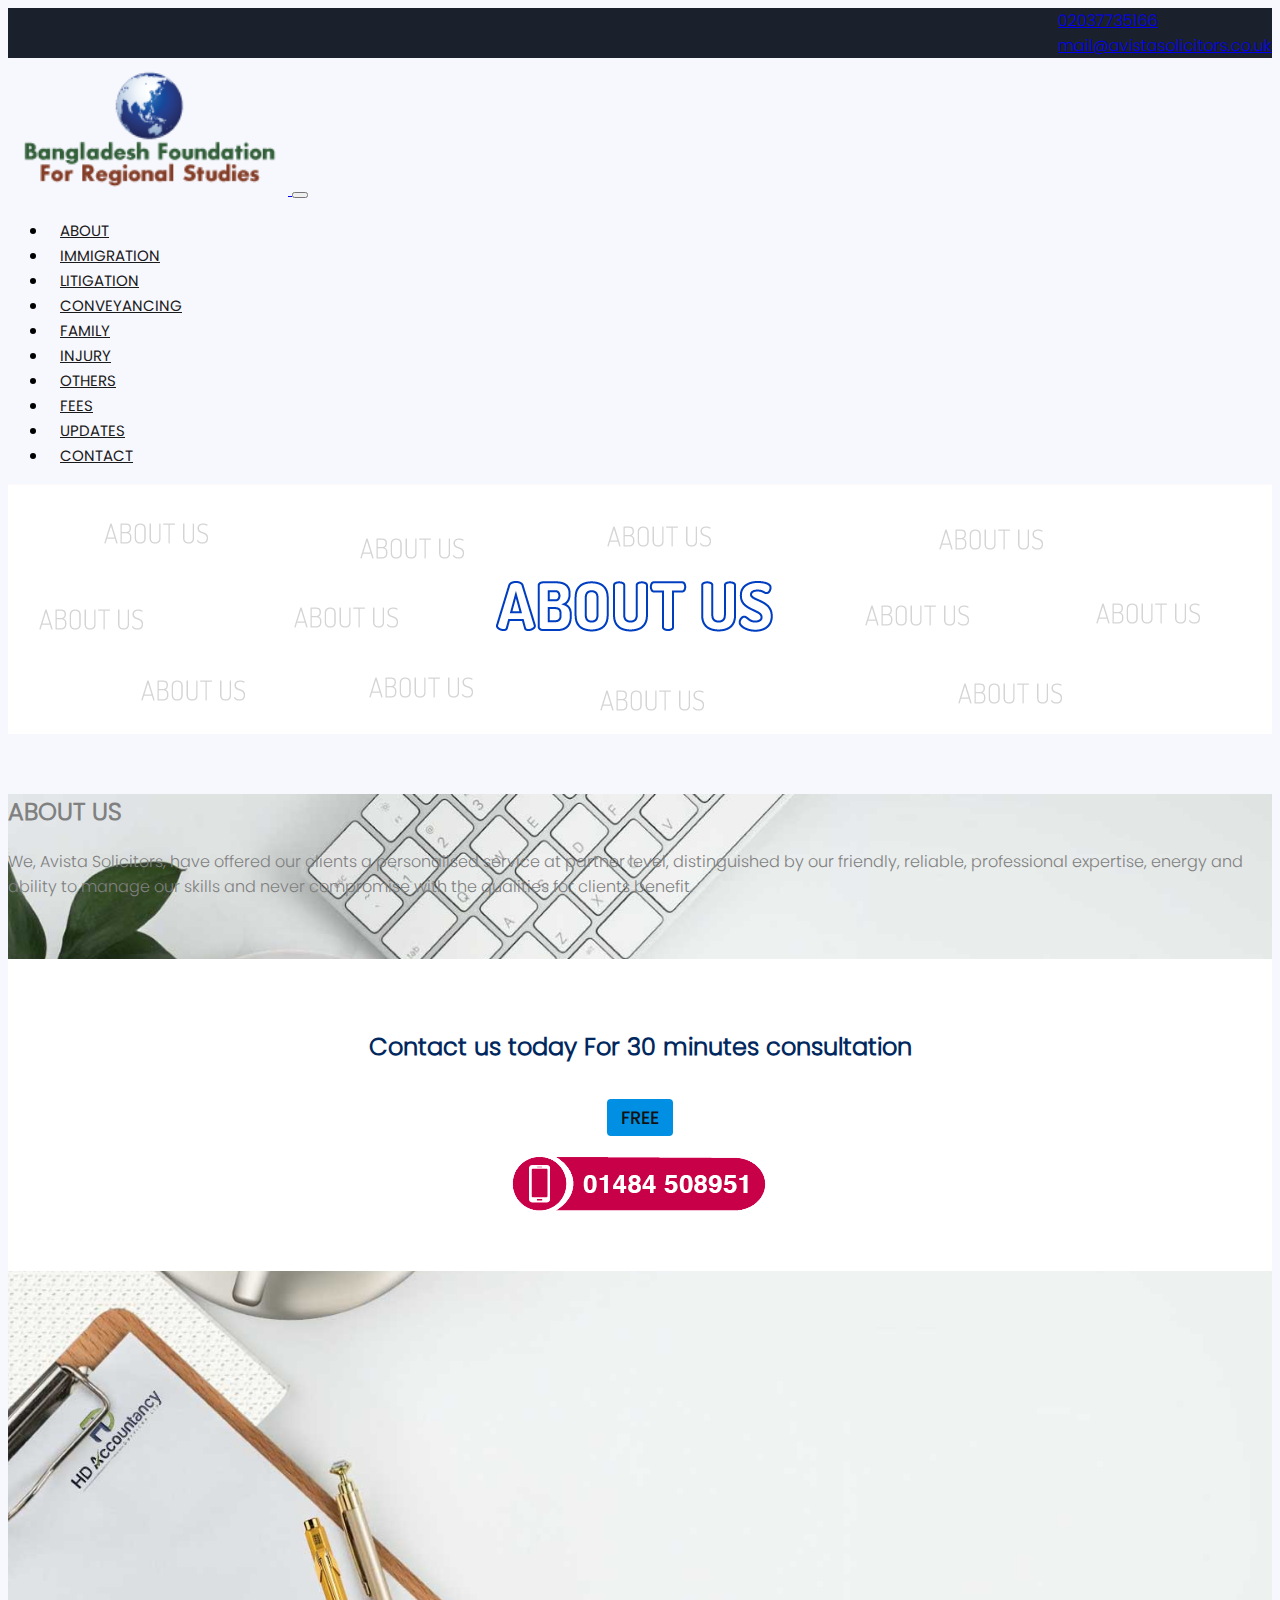
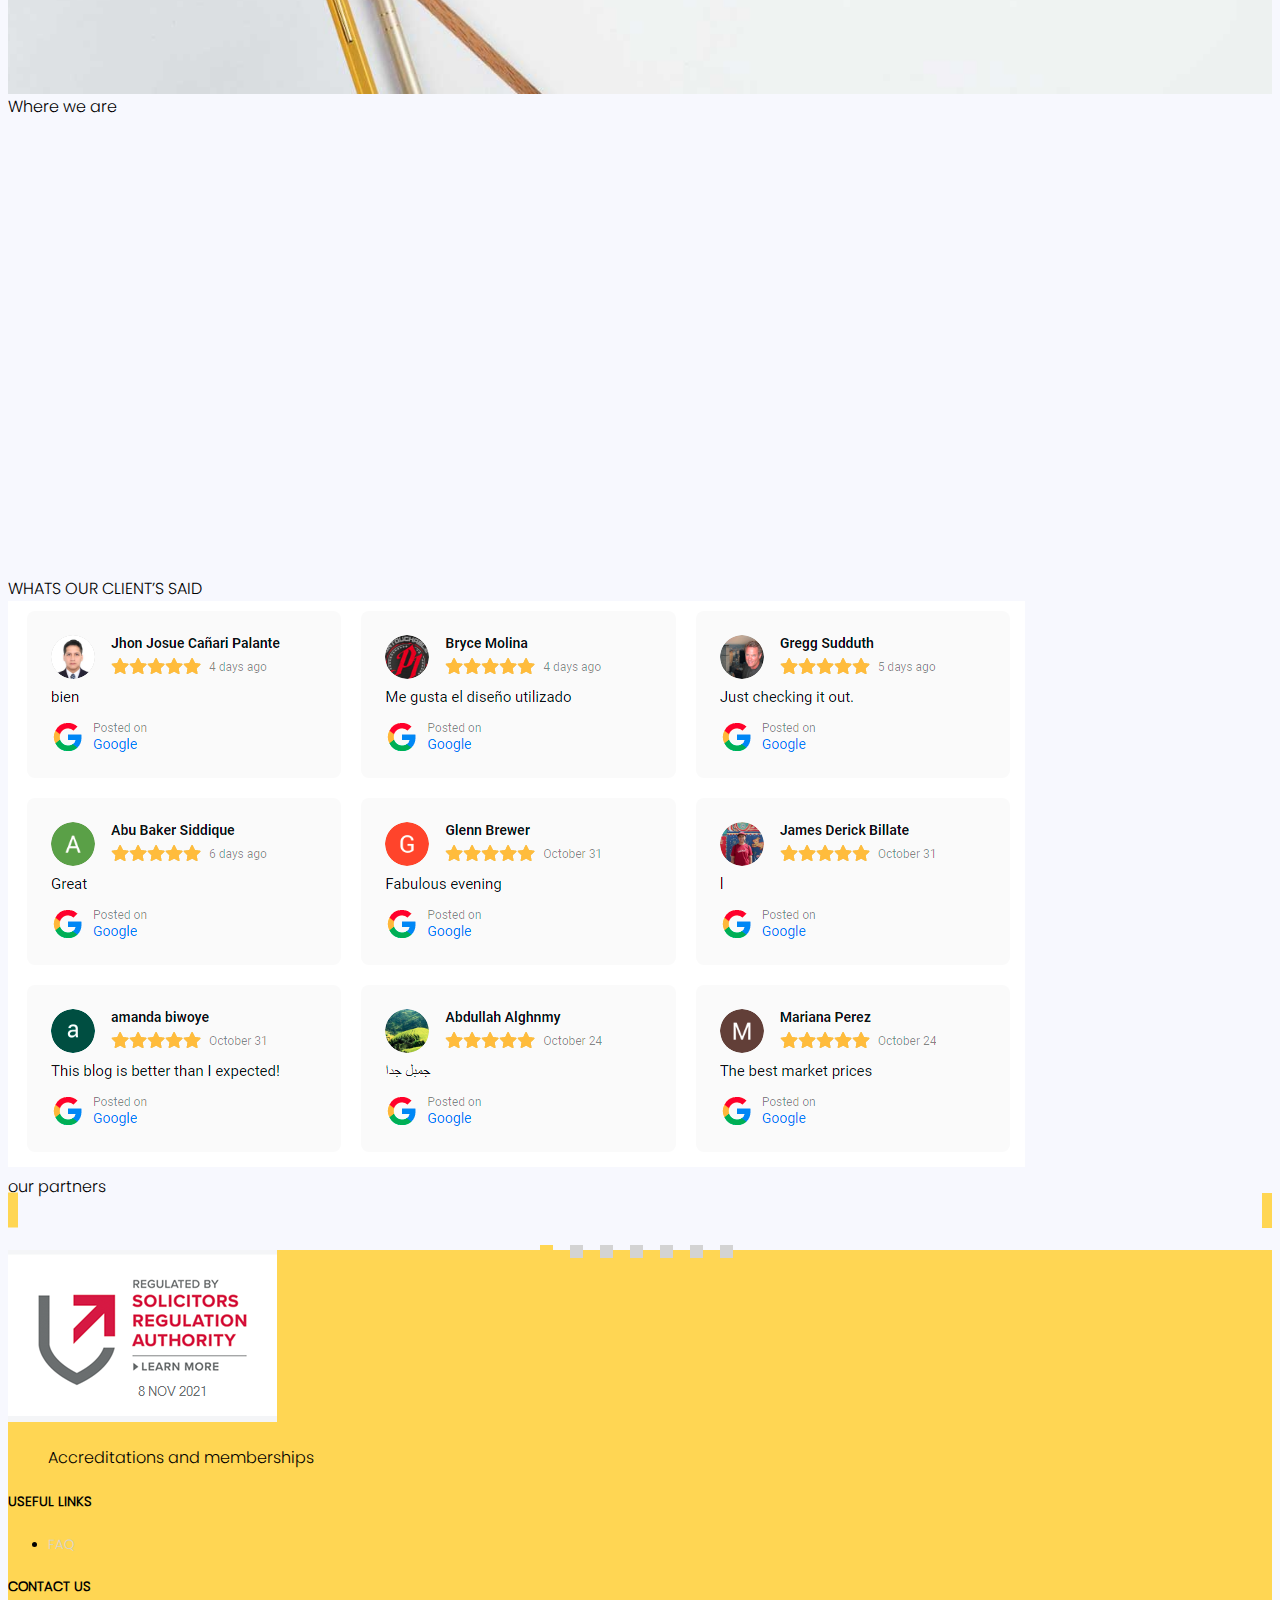
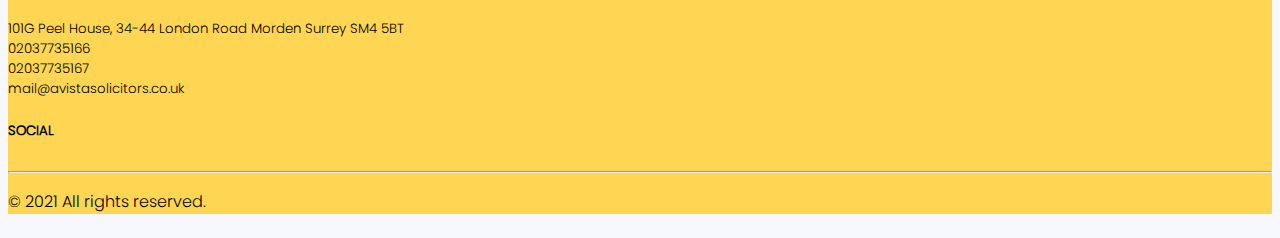
==== about.html @ 8738dbd5 "first commit" ====
<!DOCTYPE html>
<html lang="en">

<head>
    <meta charset="UTF-8">
    <meta http-equiv="X-UA-Compatible" content="IE=edge">
    <meta name="viewport" content="width=device-width, initial-scale=1.0">
    <title>Solicitors</title>
    <link rel="icon" href="./images/favi.png">
    <link rel="stylesheet" href="css/bootstrap-5.min.css">
    <link rel="stylesheet" href="css/app.css">
    <link rel="stylesheet" type="text/css" href="./css/slick.css" />
    <link rel="stylesheet" type="text/css" href="./css/slick-theme.css" />
</head>

<body>

    <!-- topbar -->
    <section class="topbar bg-light "> 
        <div class="inner">
            <div class="flex-fill text-secondary d-none d-md-block"> </div>
            <div class="d-flex flex-fill text-secondary justify-content-end" 
            style="column-gap:11px;">
                <div class="items">
                    <span class="iconify mr-1" data-icon="clarity:phone-handset-line"></span>
                    <a class="text-white text-decoration-none" title="Call Now" href="tel:02037735166" class="d-inline">02037735166</a>
                </div>
                <div class="items">
                    <span class="iconify mr-1" data-icon="clarity:email-line"></span>
                    <a class="text-white text-decoration-none" href="mailto:mail@avistasolicitors.co.uk" class="d-inline">mail@avistasolicitors.co.uk</a>
                </div>
            </div>
        </div> 
</section>
    <!-- header -->
    <section class="siteHeader">
        <div class="row">
            <nav class="navbar navbar-expand-lg navbar-light py-0 bg-light shadow-sm">
                <div class="container-fluid">
                    <a class="navbar-brand" href="/">
                        <img src="./images/logo.png" class="img-fluid mx-auto" width="280px">
                    </a>
                    <button class="navbar-toggler" type="button" data-bs-toggle="collapse"
                        data-bs-target="#navbarNavDropdown" aria-controls="navbarNavDropdown" aria-expanded="false"
                        aria-label="Toggle navigation">
                        <span class="navbar-toggler-icon"></span>
                    </button>
                    <div class="collapse navbar-collapse" id="navbarNavDropdown">
                        <ul class="navbar-nav mx-auto navCustom">
                            <!-- "me-auto" for left align | "ms-auto" for right align | "mx-auto" for center align--->

                            <li class="nav-item">
                                <a href="about.html" class="nav-link">About</a>
                            </li>
                            <li class="nav-item">
                                <a class="nav-link" href="serivice-details.html">Immigration</a>
                            </li>
                            <li class="nav-item">
                                <a class="nav-link" href="">Litigation</a>
                            </li>
                            <li class="nav-item">
                                <a class="nav-link" href="">Conveyancing</a>
                            </li>
                            <li class="nav-item">
                                <a class="nav-link" href="">Family</a>
                            </li>
                            <li class="nav-item">
                                <a class="nav-link" href="">Injury</a>
                            </li>
                            <li class="nav-item">
                                <a class="nav-link" href="">Others</a>
                            </li>
                            <li class="nav-item">
                                <a class="nav-link" href="">Fees</a>
                            </li>
                            <li class="nav-item">
                                <a class="nav-link" href="blog.html">Updates</a>
                            </li>

                            <!-- <li class="nav-item dropdown">
                                <a class="nav-link dropdown-toggle" href="" id="navbarDropdownMenuLink" role="button"
                                    data-bs-toggle="dropdown" aria-expanded="false">
                                    Services
                                </a>
                                <ul class="dropdown-menu" aria-labelledby="navbarDropdownMenuLink">
                                    <li><a class="dropdown-item" href="">Action</a></li>
                                    <li><a class="dropdown-item" href="">Another action</a></li>
                                    <li><a class="dropdown-item" href="">Something else here</a></li>
                                </ul>
                            </li>  -->
                            <li class="nav-item">
                                <a class="nav-link" href="contact.html">Contact</a>
                            </li>
                        </ul>
                    </div>
                </div>
            </nav>

        </div>
    </section>
    <!-- banner -->
    <section class="banner">
        <div class="title">
            about us
        </div>
        <img src="/images/about-us-banner.png">
    </section>
    <!-- about content -->
    <section class="aboutUs mb-5">
        <div class="container">
            <div class="row">
                <div class="col-md-6"></div>
                <div class="col-md-6 ">
                    <div class="inner text-secondary">
                        <h2 class="text-center mb-4 font-weight-bold text-dark"> ABOUT US </h2>
                        <p>We, Avista Solicitors, have offered our clients a personalised service at partner level,
                            distinguished by our friendly, reliable, professional expertise, energy and ability to
                            manage
                            our skills and never compromise with the qualities for clients benefit.
                        </p>
                        
                    </div>

                  <div class="conatactInfo shadow-sm">
                    <h2>Contact us today For 30 minutes consultation
                    </h2>
                    <button class="btn btn-theme">Free</button>
                   <a href="tel:02037735166"><img src="./images/contact.png" alt=""></a>
                  </div>

                </div>
            </div>
        </div>
    </section>
    
    <section class="map pb-5">
        <div class="container-fluid ">
            <div class="row">
                <div class="col-md-12 text-center">
                    <div class="sectionTitle text-upercase">
                        Where we are
                    </div>
                </div>
            </div>
            <div class="row">
                <iframe
                    src="https://www.google.com/maps/embed?pb=!1m18!1m12!1m3!1d1244.5019439456373!2d-0.1941375038123242!3d51.402983255650206!2m3!1f0!2f0!3f0!3m2!1i1024!2i768!4f13.1!3m3!1m2!1s0x4876089b866d4277%3A0xbf5ba42fd83ac22b!2sPeel%20House!5e0!3m2!1sen!2sbd!4v1636038450487!5m2!1sen!2sbd"
                    width="100%" height="450px" style="border:0;" allowfullscreen="" loading="lazy"></iframe>
            </div>
        </div>
    </section>

    <section class="reviews pb-5" style="overflow-x: hidden;">
        <div class="row">
            <div class="col-md-12 text-center">
                <div class="sectionTitle text-uppercase">
                    WHATS OUR CLIENT’S SAID
                </div>
            </div>
        </div>
        <div class="row text-center">
            <div class="container">
                <img class="img-fluid text-center" src="./images/review.png" alt="">
              </div>
        </div>
    </section> 

    <section class="pb-5 t">
        <div class="container">
            <div class="col-md-12 text-center">
                <div class="sectionTitle text-uppercase mb-0">
                    our partners
                </div>
            </div>

            <div class="regular">
                <div><img src="http://www.thaitelcom.co.th/wp-content/uploads/2015/02/logo6.png" class="img-fluid"
                        alt=""></div>
                <div><img src="http://www.thaitelcom.co.th/wp-content/uploads/2015/02/logo6.png" class="img-fluid"
                        alt=""></div>
                <div><img src="http://www.thaitelcom.co.th/wp-content/uploads/2015/02/logo6.png" class="img-fluid"
                        alt=""></div>
                <div><img src="http://www.thaitelcom.co.th/wp-content/uploads/2015/02/logo6.png" class="img-fluid"
                        alt=""></div>
                <div><img src="http://www.thaitelcom.co.th/wp-content/uploads/2015/02/logo6.png" class="img-fluid"
                        alt=""></div>
                <div><img src="http://www.thaitelcom.co.th/wp-content/uploads/2015/02/logo6.png" class="img-fluid"
                        alt=""></div>
                <div><img src="http://www.thaitelcom.co.th/wp-content/uploads/2015/02/logo6.png" class="img-fluid"
                        alt=""></div>
                <div><img src="http://www.thaitelcom.co.th/wp-content/uploads/2015/02/logo6.png" class="img-fluid"
                        alt=""></div>
                <div><img src="http://www.thaitelcom.co.th/wp-content/uploads/2015/02/logo6.png" class="img-fluid"
                        alt=""></div>
                <div><img src="http://www.thaitelcom.co.th/wp-content/uploads/2015/02/logo6.png" class="img-fluid"
                        alt=""></div>
                <div><img src="http://www.thaitelcom.co.th/wp-content/uploads/2015/02/logo6.png" class="img-fluid"
                        alt=""></div>
                <div><img src="http://www.thaitelcom.co.th/wp-content/uploads/2015/02/logo6.png" class="img-fluid"
                        alt=""></div>
            </div>

        </div>
    </section>

    <footer class="py-3 mt-4 px-4 footer-bg">
        <div class="container">
            <div class="mt-4">
                <div class="row justify-content-lg-between text-light">
                    <div class="col-lg-3 col-md-3 col-sm-6 col-6 my-2 text-center">
                        <img src="./images/254813713_4482901678429751_6915888328334632184_n.png" class="img-fluid">
                        <p class="mt-2">
                            <blockquote class="text-center">
                                Accreditations and memberships
                            </blockquote>
                        </p>
                    </div>
                    <div class="col-lg-3 col-md-3 col-sm-6 col-6 my-2">
                        <h5 class="mb-3">USEFUL LINKS</h5>
                        <small>
                            <ul class="nav nav-sm nav-x-0 nav-white flex-column">
                                <li class="nav-item py-1 text-white text-decoration-none"><a
                                        href="http:domain/faq">FAQ</a>
                                </li>
                            </ul>
                        </small>
                    </div>
                    <div class="col-lg-3 col-md-3 col-sm-6 col-6 my-2">
                        <div id="contact">
                            <h5 class="mb-3">CONTACT US</h5>
                            <small>
                                <div>
                                    101G Peel House, 34-44 London Road Morden Surrey SM4 5BT
                                </div>
                                <div>
                                    <span class="iconify" data-icon="carbon:phone-voice"></span> 02037735166
                                </div>
                                <div>
                                    <span class="iconify" data-icon="cil:fax"></span> 02037735167
                                </div>
                                <div>
                                    <span class="iconify" data-icon="clarity:email-line"></span>
                                    mail@avistasolicitors.co.uk
                                </div>
                            </small>
                        </div>
                    </div>
                    <div class="col-lg-3 col-md-3 col-sm-6 col-6 my-2">
                        <h5 class="mb-3">SOCIAL</h5>
                        <div class="social">
                            <a href="">
                                <span class="iconify" data-icon="brandico:facebook-rect"></span>
                            </a>
                            <a href="">
                                <span class="iconify" data-icon="akar-icons:google-contained-fill"></span>
                            </a>
                            <a href="">
                                <span class="iconify" data-icon="brandico:instagram-filled"></span>
                            </a>
                        </div>
                    </div>
                </div>
            </div>
            <hr class="my-4" style="background:rgba(255,255,255,0.5)">
            <div class="space-1">
                <!-- Copyright -->
                <div class="text-center">
                    <p class="mb-0 small text-light">© 2021 All rights reserved.</p>
                </div>
                <!-- End Copyright -->
            </div>
        </div>
    </footer>

    <script src="js/bootstrap-5.bundle.min.js"></script>
    <script src="https://apps.elfsight.com/p/platform.js" defer></script>
    <script src="js/iconify.min.js"></script>
    <script src="js/app.js"></script>
    <script src="https://code.jquery.com/jquery-2.2.0.min.js" type="text/javascript"></script>
    <script src="./js/slick.min.js" type="text/javascript"></script>
    <script type="text/javascript">
        $(document).ready(function () {
            $(".regular").slick({
                dots: true,
                infinite: false,
                speed: 300,
                slidesToShow: 6,
                slidesToScroll: 1,
                arrows: true,
                responsive: [
                    {
                        breakpoint: 1024,
                        settings: {
                            slidesToShow: 2,
                            slidesToScroll: 2
                        }
                    },
                    {
                        breakpoint: 600,
                        settings: {
                            slidesToShow: 2,
                            slidesToScroll: 2
                        }
                    },
                    {
                        breakpoint: 480,
                        settings: {
                            slidesToShow: 1,
                            slidesToScroll: 1
                        }
                    }]
            });
        });
    </script>
</body>

</html>
---- css/app.css ----
.txt-primary {
  color: #FFD653 !important;
}

.bg-secondary {
  background: #1B212C !important;
}

.footer-bg {
  background: #FFD653 !important;
}

html {
  overflow-x: hidden;
}

.section-title {
  margin-left: 15px;
  position: relative;
  font-family: 'poppins-light';
}

.section-title:after {
  position: absolute;
  content: '';
  width: 60px;
  height: 4px;
  background-color: #FFD653 !important;
  bottom: -10px;
  left: 0;
}

.card-style {
  overflow: hidden;
  border-radius: 20px;
  -webkit-box-shadow: 0 4px 24px 0 #0000001a;
          box-shadow: 0 4px 24px 0 #0000001a;
}

.card-style .content {
  padding: 5px 20px 30px 20px;
  background: #fff;
  font-family: 'poppins-Light';
}

@font-face {
  font-family: "poppins-regular";
  src: url(../fonts/Poppins-Regular.otf);
}

@font-face {
  font-family: "poppins-medium";
  src: url(../fonts/Poppins-Medium.otf);
}

@font-face {
  font-family: "poppins-bold";
  src: url(../fonts/Poppins-Bold.otf);
}

@font-face {
  font-family: "poppins-Light";
  src: url(../fonts/Poppins-Light.otf);
}

body {
  overflow-x: hidden;
  font-family: 'poppins-light';
  background-color: #F7F8FE;
}

.topbar {
  background: #1B212C !important;
}

.topbar .inner {
  display: -webkit-box;
  display: -ms-flexbox;
  display: flex;
  -webkit-box-pack: justify;
      -ms-flex-pack: justify;
          justify-content: space-between;
  -ms-flex-wrap: wrap;
      flex-wrap: wrap;
  -webkit-box-align: center;
      -ms-flex-align: center;
          align-items: center;
}

.topbar .inner .social-icons {
  -ms-flex-preferred-size: 45px;
      flex-basis: 45px;
  display: -webkit-box;
  display: -ms-flexbox;
  display: flex;
  -webkit-box-align: center;
      -ms-flex-align: center;
          align-items: center;
  -webkit-box-pack: center;
      -ms-flex-pack: center;
          justify-content: center;
  color: #FFD653 !important;
  height: 100%;
  color: #1B212C !important;
  background: #ffd03a;
  margin-right: 2px;
}

.topbar .inner .social-icons:hover {
  background: #ffca20;
}

.topbar .inner .social-icons:hover .iconify {
  color: #fff;
}

@media (max-width: 375px) {
  .siteHeader .navbar-brand img {
    width: 200px;
  }
}

.siteHeader .navCustom .nav-item .nav-link {
  margin-right: 0;
  font-size: 15px;
  color: #1c1b1b;
  padding: 8px 12px;
  border-radius: 4px;
  font-family: 'poppins-regular';
  text-transform: uppercase;
}

@media (max-width: 1024px) {
  .siteHeader .navCustom .nav-item .nav-link {
    font-size: 14px;
  }
}

.siteHeader .navCustom .nav-item .nav-link:hover {
  color: #ffb80a;
}

.siteHeader .navCustom .nav-item .nav-link.active {
  color: #FFD653 !important;
}

.siteHeader .navCustom .nav-item .dropdown-item:hover {
  background-color: #FFD653 !important;
  color: #fff;
}

.siteHeader .navCustom .nav-item .dropdown-item.active {
  background-color: #FFD653 !important;
  color: #fff;
}

.recent_blog {
  padding: 50px 0;
}

.slick-track {
  padding: 10px 0;
}

.slick-next {
  height: 35px !important;
  width: 35px !important;
  background: #FFD653 !important;
}

.slick-next:hover {
  background: #1B212C !important;
}

.slick-prev {
  height: 35px !important;
  width: 35px !important;
  background: #FFD653 !important;
}

.slick-prev:hover {
  background: #1B212C !important;
}

.slick-dots li button {
  background: lightgrey !important;
}

.slick-dots li button:before {
  opacity: 0 !important;
}

.slick-dots li.slick-active button {
  background: #FFD653 !important;
}

.carousel-indicators {
  bottom: 15px;
}

.carousel-indicators button {
  height: 10px !important;
  width: 10px !important;
  border-radius: 50%;
  border: 2px solid #fff !important;
}

.services .items {
  height: 150px;
  overflow: hidden;
  position: relative;
  margin-bottom: 23px;
  border-radius: 4px;
  width: 100%;
  border-radius: 10px;
}

.services .items .title {
  color: #fff !important;
  font-weight: 400 !important;
  padding: 12px 15px;
  text-transform: capitalize;
  text-align: left;
  -webkit-transition: all 0.5s ease;
  -webkit-transition: all 0.4s ease;
  transition: all 0.4s ease;
  -webkit-transform: scale(1);
          transform: scale(1);
  font-size: 21px;
}

.services .items img {
  position: absolute;
  top: 100%;
  height: 100%;
  width: 100%;
  height: 150px;
  -o-object-fit: cover;
     object-fit: cover;
  -webkit-transition: all 0.4s ease;
  transition: all 0.4s ease;
}

.services .items .iconify {
  position: absolute;
  bottom: 10%;
  right: 13%;
  font-size: 1.8rem;
  -webkit-transition: all 0.4s ease;
  transition: all 0.4s ease;
  color: #fff;
}

.services .items:hover img {
  top: 0;
  -webkit-filter: brightness(0.7);
          filter: brightness(0.7);
}

.services .items:hover .iconify {
  position: absolute;
  z-index: 1;
  color: #fff;
  bottom: 20%;
  right: 45%;
}

.services .items:hover .title {
  -webkit-transform: scale(1.1);
          transform: scale(1.1);
  position: relative;
  z-index: 1;
  color: #fff !important;
  text-align: center;
  background: rgba(0, 0, 0, 0.342);
}

#contact {
  font-size: 16px;
  font-family: "poppins-Light";
}

footer .nav-item a {
  color: lightgray !important;
  text-decoration: none;
}

footer .nav-item a:hover {
  color: white !important;
}

.social {
  display: -webkit-box;
  display: -ms-flexbox;
  display: flex;
  -webkit-box-align: center;
      -ms-flex-align: center;
          align-items: center;
}

.social a {
  margin: 0 11px 0 0;
  text-decoration: none;
  color: #0d6efd;
}

.social a .iconify {
  font-size: 1.5rem;
}

.social a:hover {
  color: lightgray;
}

.aboutUs {
  min-height: 100vh;
  background: url(../images/bg-update.jpg);
  background-repeat: no-repeat;
  background-size: cover;
  background-position: 53% 0%;
}

.aboutUs .inner {
  margin: 60px 0;
  color: grey;
  font-weight: 400;
}

.banner {
  position: relative;
  height: 250px;
  width: 100%;
  display: -webkit-box;
  display: -ms-flexbox;
  display: flex;
  -webkit-box-pack: center;
      -ms-flex-pack: center;
          justify-content: center;
  -webkit-box-align: center;
      -ms-flex-align: center;
          align-items: center;
  text-transform: capitalize;
}

.banner .title {
  display: none;
  font-size: 62px;
  color: #1f3ac8;
  font-weight: bold;
  font-family: 'poppins-bold';
  text-align: center;
  position: relative;
  z-index: 1;
  text-shadow: 0px 0px 9px #e1ecff;
}

@media (max-width: 768px) {
  .banner .title {
    font-size: 42px;
  }
}

.banner img {
  pointer-events: none;
  position: absolute;
  top: 0;
  bottom: 0;
  z-index: 0;
}

@media (max-width: 768px) {
  .postTitle {
    font-size: 16px;
  }
}

.services-details {
  background: #f9f9f9;
}

.ftco-section .heading-section {
  font-size: 28px;
  color: #000;
}

.ftco-section .contact-wrap {
  background: #e8edf0;
}

.ftco-section .contactForm .label {
  color: #000;
  text-transform: uppercase;
  font-size: 12px;
  font-weight: 600;
}

.ftco-section #contactForm .form-control {
  font-size: 16px;
}

.ftco-section .form-group {
  margin-bottom: 1rem;
}

.blog {
  padding: 50px 0;
}

.blog .blog-box {
  position: relative;
  background: #f1f1f1;
  padding: 20px;
  margin-bottom: 24px;
  border: 1px solid #f1f1f1;
  -webkit-transition: 0.3s;
  transition: 0.3s;
}

.blog .blog-box:hover {
  -webkit-box-shadow: 0px 10px 20px #0000001a;
          box-shadow: 0px 10px 20px #0000001a;
}

.blog .blog-box:hover .photo {
  -webkit-transform: scale(1.15);
          transform: scale(1.15);
}

.blog .blog-images {
  width: 100%;
  display: inline-block;
  overflow: hidden;
  position: relative;
}

.blog .blog-images .photo {
  width: 100%;
  height: auto;
  position: relative;
  -webkit-transition: 0.5s;
  transition: 0.5s;
  overflow: hidden;
}

.blog .blog-images .photo img {
  width: 100%;
}

.blog .blog-images .box-date {
  position: absolute;
  background: #FFD653 !important;
  z-index: 2;
  bottom: 0;
  left: 0;
  height: 50px;
  width: 50px;
  text-align: center;
  display: -webkit-box;
  display: -ms-flexbox;
  display: flex;
  -webkit-box-orient: vertical;
  -webkit-box-direction: normal;
      -ms-flex-direction: column;
          flex-direction: column;
  -webkit-box-align: center;
      -ms-flex-align: center;
          align-items: center;
  -webkit-box-pack: center;
      -ms-flex-pack: center;
          justify-content: center;
  font-size: 13px;
  padding: 0;
  color: #fff;
}

.blog .blog-images .box-date p {
  margin: 0;
}

.blog .details {
  padding: 5px 0px 5px;
}

.blog .details .blog-text {
  font-size: 13px;
  color: #333333;
  line-height: 1.625;
}

.blog .details a {
  text-decoration: none;
}

.blog .details a .blog-title {
  font-size: 16px;
  color: #000;
  margin-top: 10px;
  text-decoration: none;
}

.blog .details .read-more-btn {
  border: 1px solid #e91e63;
}

.btn-theme {
  font-size: 13px;
  text-transform: uppercase;
  font-weight: 400;
  color: #121212;
  background: #FFD653 !important;
  padding: 5px 14px;
  border-radius: 4px;
  -webkit-transition: all 0.3s ease-in;
  -webkit-transition: 0.3s ease-in;
  -webkit-transition: 0.2s ease-in;
  -webkit-transition: all 0.2s ease-in;
  transition: all 0.2s ease-in;
  text-decoration: none;
  font-family: 'poppins-medium';
}

.btn-theme:hover {
  background: #1B212C !important;
  border-color: #FFD653 !important;
  color: #FFD653 !important;
}

.page-item.active .page-link {
  z-index: 3;
  color: #fff;
  background-color: #FFD653 !important;
  border-color: #FFD653 !important;
}

.addressLocation {
  display: -webkit-box;
  display: -ms-flexbox;
  display: flex;
  -webkit-box-pack: center;
      -ms-flex-pack: center;
          justify-content: center;
  -webkit-box-align: center;
      -ms-flex-align: center;
          align-items: center;
  height: 100%;
  height: 100%;
  background: #1f3ac8;
}

.addressLocation .inner {
  font-family: "poppins-medium";
  padding: 30px;
  font-size: 1.3rem;
}

.addressLocation .inner p {
  margin-bottom: 0;
  color: #ffc107;
}

.addressLocation .inner p .iconify {
  margin-right: 5px;
  color: #0097ef;
}

.addressLocation .inner p span {
  color: #fff;
}

.cookies {
  visibility: hidden;
  position: fixed;
  padding: 20px;
  background-color: #fff;
  bottom: 0;
  width: 100%;
  -webkit-box-shadow: 2px 2px 19px 6px #00000029;
          box-shadow: 2px 2px 19px 6px #00000029;
  border-top: 1px solid #356ffd1c;
}

.cookies .text-muted {
  color: #525252 !important;
  font-size: 14px;
}

.cookies .text-muted .iconify {
  font-size: 3rem;
  float: left;
  color: #1f3ac8;
  margin-right: 12px;
}

.cookies.active {
  visibility: visible;
}

.cookies.close {
  display: none;
}

@media (min-width: 992px) {
  .nav-item.dropdown:hover .dropdown-menu {
    display: block !important;
  }
}

.conatactInfo {
  display: -webkit-box;
  display: -ms-flexbox;
  display: flex;
  margin-bottom: 25px;
  -webkit-box-pack: center;
      -ms-flex-pack: center;
          justify-content: center;
  -webkit-box-align: center;
      -ms-flex-align: center;
          align-items: center;
  -webkit-box-orient: vertical;
  -webkit-box-direction: normal;
      -ms-flex-direction: column;
          flex-direction: column;
  padding: 50px 25px;
  background: #fff;
}

.conatactInfo h2 {
  color: #00285E;
  font-weight: bolder;
  text-align: center;
}

.conatactInfo button {
  background: #008FE2 !important;
  text-transform: uppercase;
  border: 0 !important;
  font-size: 18px;
  margin: 15px 0;
}

.conatactInfo button:hover {
  color: #fff !important;
  background: #006faf !important;
}

.conatactInfo img:hover {
  -webkit-filter: saturate(2);
          filter: saturate(2);
}
/*# sourceMappingURL=app.css.map */
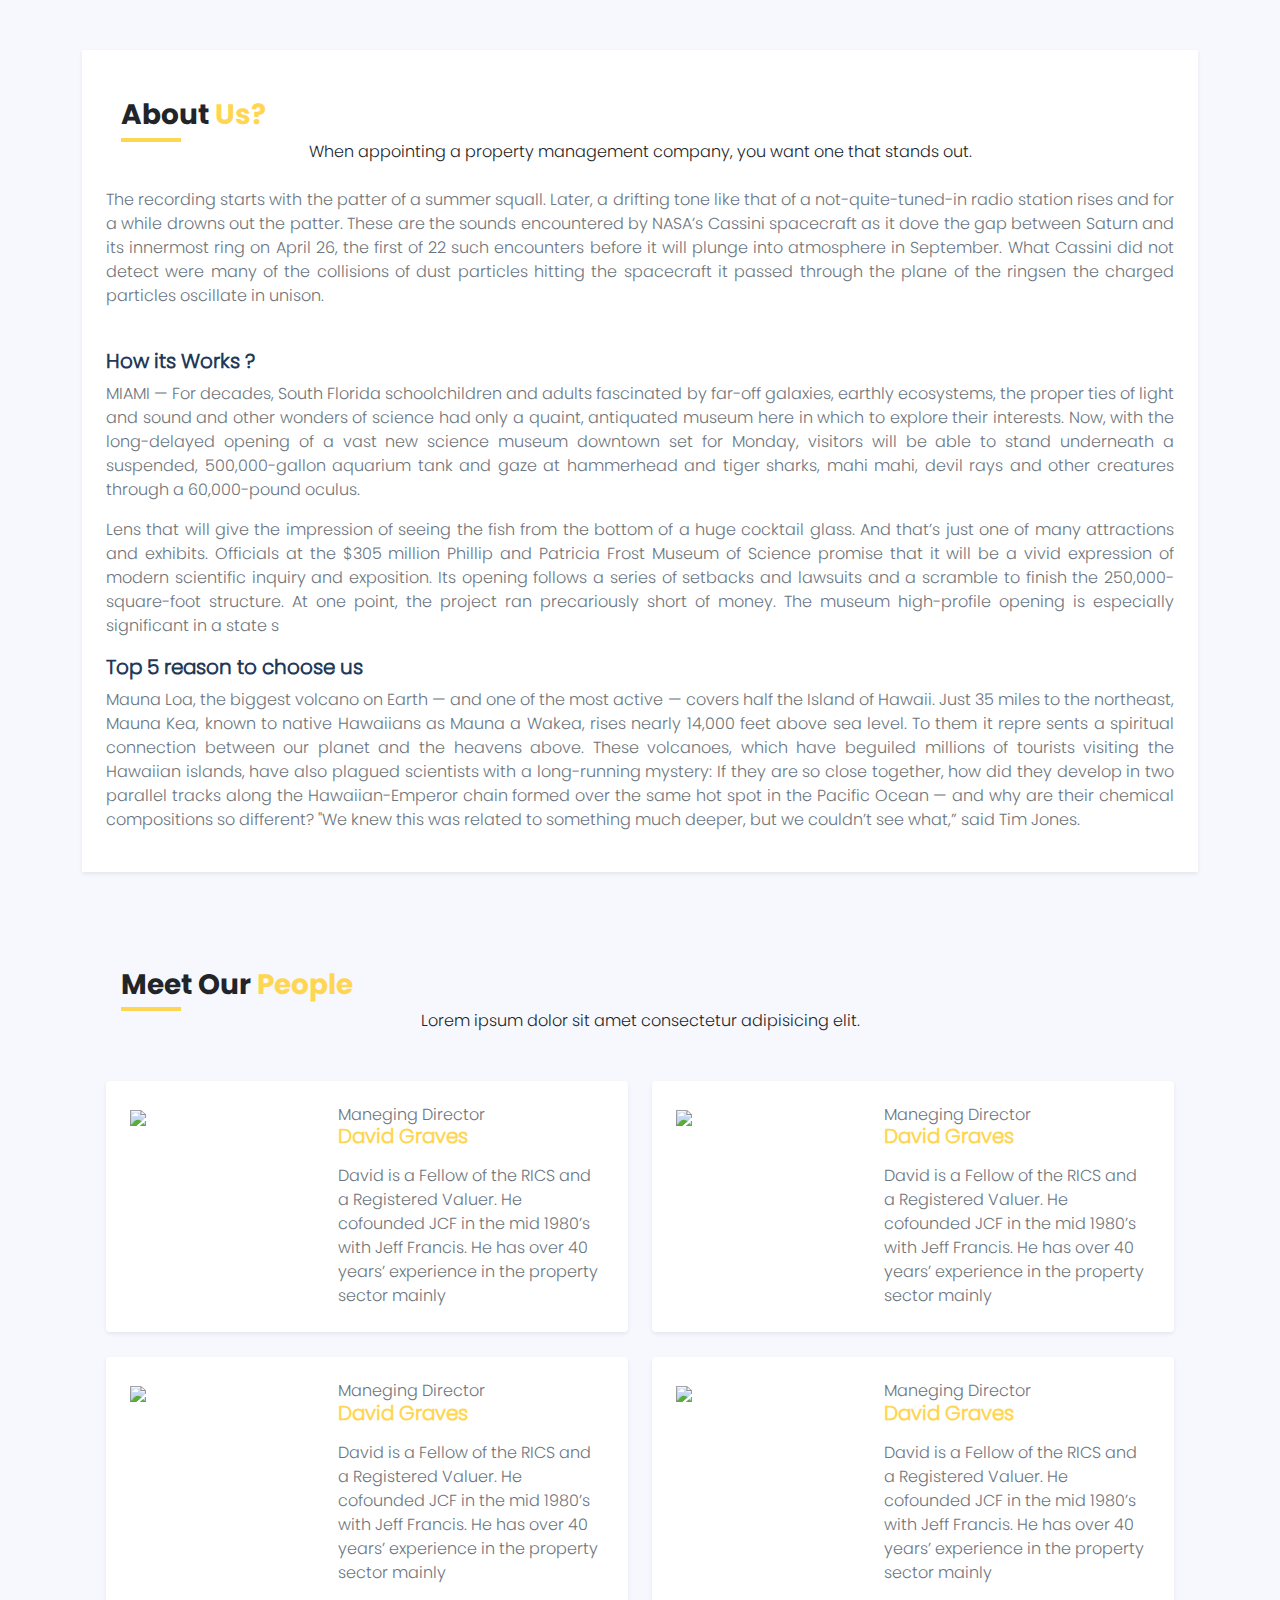
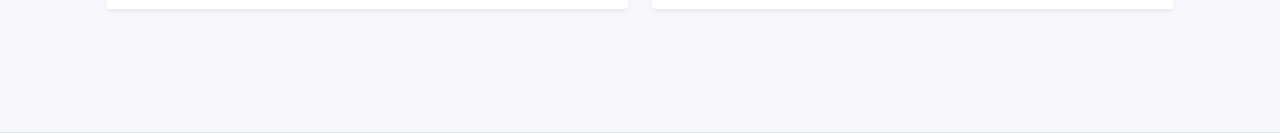
==== commit 778d3dc8: "ewrewr" ====
--- a/about.html
+++ b/about.html
@@ -2,316 +2,368 @@
 <html lang="en">
 
 <head>
-    <meta charset="UTF-8">
-    <meta http-equiv="X-UA-Compatible" content="IE=edge">
+    <meta charset="utf-8">
     <meta name="viewport" content="width=device-width, initial-scale=1.0">
-    <title>Solicitors</title>
+    <meta http-equiv="x-ua-compatible" content="ie=edge">
+    <!-- FOR SEO -->
+    <!-- <meta property='og:title' content='Custom Notion-styled Avatar Icon'/>
+        <meta property='og:image' content='./assets/images/link.jpg'/> 
+        <meta property='og:description' content='DESCRIPTION OF YOUR SITE'/>
+        <meta property='og:url' content='URL OF YOUR WEBSITE'/>
+        <meta property='og:image:width' content='1200' />
+        <meta property='og:image:height' content='627' />
+        <meta property="og:type" content='website'/>
+     -->
+    <title>Property Management</title>
     <link rel="icon" href="./images/favi.png">
-    <link rel="stylesheet" href="css/bootstrap-5.min.css">
+    <link rel="stylesheet" href="css/bootstrap-5.1.3min.css">
     <link rel="stylesheet" href="css/app.css">
     <link rel="stylesheet" type="text/css" href="./css/slick.css" />
     <link rel="stylesheet" type="text/css" href="./css/slick-theme.css" />
 </head>
 
 <body>
-
-    <!-- topbar -->
-    <section class="topbar bg-light "> 
-        <div class="inner">
-            <div class="flex-fill text-secondary d-none d-md-block"> </div>
-            <div class="d-flex flex-fill text-secondary justify-content-end" 
-            style="column-gap:11px;">
-                <div class="items">
-                    <span class="iconify mr-1" data-icon="clarity:phone-handset-line"></span>
-                    <a class="text-white text-decoration-none" title="Call Now" href="tel:02037735166" class="d-inline">02037735166</a>
-                </div>
-                <div class="items">
-                    <span class="iconify mr-1" data-icon="clarity:email-line"></span>
-                    <a class="text-white text-decoration-none" href="mailto:mail@avistasolicitors.co.uk" class="d-inline">mail@avistasolicitors.co.uk</a>
-                </div>
-            </div>
-        </div> 
-</section>
-    <!-- header -->
-    <section class="siteHeader">
-        <div class="row">
-            <nav class="navbar navbar-expand-lg navbar-light py-0 bg-light shadow-sm">
-                <div class="container-fluid">
-                    <a class="navbar-brand" href="/">
-                        <img src="./images/logo.png" class="img-fluid mx-auto" width="280px">
-                    </a>
-                    <button class="navbar-toggler" type="button" data-bs-toggle="collapse"
-                        data-bs-target="#navbarNavDropdown" aria-controls="navbarNavDropdown" aria-expanded="false"
-                        aria-label="Toggle navigation">
-                        <span class="navbar-toggler-icon"></span>
-                    </button>
-                    <div class="collapse navbar-collapse" id="navbarNavDropdown">
-                        <ul class="navbar-nav mx-auto navCustom">
-                            <!-- "me-auto" for left align | "ms-auto" for right align | "mx-auto" for center align--->
-
-                            <li class="nav-item">
-                                <a href="about.html" class="nav-link">About</a>
-                            </li>
-                            <li class="nav-item">
-                                <a class="nav-link" href="serivice-details.html">Immigration</a>
-                            </li>
-                            <li class="nav-item">
-                                <a class="nav-link" href="">Litigation</a>
-                            </li>
-                            <li class="nav-item">
-                                <a class="nav-link" href="">Conveyancing</a>
-                            </li>
-                            <li class="nav-item">
-                                <a class="nav-link" href="">Family</a>
-                            </li>
-                            <li class="nav-item">
-                                <a class="nav-link" href="">Injury</a>
-                            </li>
-                            <li class="nav-item">
-                                <a class="nav-link" href="">Others</a>
-                            </li>
-                            <li class="nav-item">
-                                <a class="nav-link" href="">Fees</a>
-                            </li>
-                            <li class="nav-item">
-                                <a class="nav-link" href="blog.html">Updates</a>
-                            </li>
-
-                            <!-- <li class="nav-item dropdown">
-                                <a class="nav-link dropdown-toggle" href="" id="navbarDropdownMenuLink" role="button"
-                                    data-bs-toggle="dropdown" aria-expanded="false">
-                                    Services
-                                </a>
-                                <ul class="dropdown-menu" aria-labelledby="navbarDropdownMenuLink">
-                                    <li><a class="dropdown-item" href="">Action</a></li>
-                                    <li><a class="dropdown-item" href="">Another action</a></li>
-                                    <li><a class="dropdown-item" href="">Something else here</a></li>
-                                </ul>
-                            </li>  -->
-                            <li class="nav-item">
-                                <a class="nav-link" href="contact.html">Contact</a>
-                            </li>
-                        </ul>
-                    </div>
-                </div>
-            </nav>
-
-        </div>
-    </section>
-    <!-- banner -->
-    <section class="banner">
-        <div class="title">
-            about us
-        </div>
-        <img src="/images/about-us-banner.png">
-    </section>
-    <!-- about content -->
-    <section class="aboutUs mb-5">
+   
+
+    <section class="blog-details border-bottom">
         <div class="container">
             <div class="row">
-                <div class="col-md-6"></div>
-                <div class="col-md-6 ">
-                    <div class="inner text-secondary">
-                        <h2 class="text-center mb-4 font-weight-bold text-dark"> ABOUT US </h2>
-                        <p>We, Avista Solicitors, have offered our clients a personalised service at partner level,
-                            distinguished by our friendly, reliable, professional expertise, energy and ability to
-                            manage
-                            our skills and never compromise with the qualities for clients benefit.
-                        </p>
-                        
+                <div class="col-lg-12 mx-auto">
+                    <div class="blog-content bg-white shadow-sm">
+                        <div class="content p-4">
+                            <div class="col-12 my-4">
+                                <h3 class="section-title">About <span class="txt-primary">Us?</span> </h3>
+                                <p class="text-center">When appointing a property management company, you want one that
+                                    stands out.
+                                </p>
+                            </div>
+
+                            <p align="justify" class="text-muted">The recording starts with the patter of a summer
+                                squall. Later, a
+                                drifting tone like that of a not-quite-tuned-in radio station rises and for a while
+                                drowns out the patter. These are the sounds encountered by NASA’s Cassini spacecraft as
+                                it dove the gap between Saturn and its innermost ring on April 26, the first of 22 such
+                                encounters before it will plunge into atmosphere in September. What Cassini did not
+                                detect were many of the collisions of dust particles hitting the spacecraft it passed
+                                through the plane of the ringsen the charged particles oscillate in unison.<br><br>
+                            </p>
+                            <h4 class="title" align="justify">How its Works ?</h4>
+                            <p align="justify" class="text-muted">MIAMI — For decades, South Florida schoolchildren and
+                                adults fascinated
+                                by far-off galaxies, earthly ecosystems, the proper ties of light and sound and other
+                                wonders of science had only a quaint, antiquated museum here in which to explore their
+                                interests. Now, with the long-delayed opening of a vast new science museum downtown set
+                                for Monday, visitors will be able to stand underneath a suspended, 500,000-gallon
+                                aquarium tank and gaze at hammerhead and tiger sharks, mahi mahi, devil rays and other
+                                creatures through a 60,000-pound oculus.&nbsp;<br></p>
+                            <p align="justify" class="text-muted">Lens that will give the impression of seeing the fish
+                                from the bottom of
+                                a huge cocktail glass. And that’s just one of many attractions and exhibits. Officials
+                                at the $305 million Phillip and Patricia Frost Museum of Science promise that it will be
+                                a vivid expression of modern scientific inquiry and exposition. Its opening follows a
+                                series of setbacks and lawsuits and a scramble to finish the 250,000-square-foot
+                                structure. At one point, the project ran precariously short of money. The museum
+                                high-profile opening is especially significant in a state s&nbsp;<br></p>
+
+                            <h4 align="justify" class="title">Top 5 reason to choose us</h4>
+                            <p align="justify" class="text-muted">Mauna Loa, the biggest volcano on Earth — and one of
+                                the most active —
+                                covers half the Island of Hawaii. Just 35 miles to the northeast, Mauna Kea, known to
+                                native Hawaiians as Mauna a Wakea, rises nearly 14,000 feet above sea level. To them it
+                                repre sents a spiritual connection between our planet and the heavens above. These
+                                volcanoes, which have beguiled millions of tourists visiting the Hawaiian islands, have
+                                also plagued scientists with a long-running mystery: If they are so close together, how
+                                did they develop in two parallel tracks along the Hawaiian-Emperor chain formed over the
+                                same hot spot in the Pacific Ocean — and why are their chemical compositions so
+                                different? "We knew this was related to something much deeper, but we couldn’t see
+                                what,” said Tim Jones.</p>
+
+                        </div>
                     </div>
 
-                  <div class="conatactInfo shadow-sm">
-                    <h2>Contact us today For 30 minutes consultation
-                    </h2>
-                    <button class="btn btn-theme">Free</button>
-                   <a href="tel:02037735166"><img src="./images/contact.png" alt=""></a>
-                  </div>
+
+
 
                 </div>
+
+                <div class="team col-lg-12">
+                    <div class=" pt-5">
+                        <div class="content p-4">
+                            <div class="col-12 my-4">
+                                <h3 class="section-title">Meet Our <span class="txt-primary">People</span> </h3>
+                                <p class="text-center">
+                                    Lorem ipsum dolor sit amet consectetur adipisicing elit.
+                                </p>
+                            </div>
+
+                            <div class="row py-4">
+                                <div class="col-lg-6">
+                                    <div class="card shadow-sm border-0 p-4">
+                                        <div class="row">
+                                            <div class="col-lg-5">
+                                                <img src="https://images.pexels.com/photos/937481/pexels-photo-937481.jpeg?auto=compress&cs=tinysrgb&w=1260&h=750&dpr=1"
+                                                    class="img-fluid">
+                                            </div>
+                                            <div class="col-lg-7">
+                                                <h6 class="text-muted mb-0"> Maneging Director </h6>
+                                                <h5 class="txt-primary mb-3 fw-bold  "> David Graves </h5>
+                                                <p class="text-muted m-0">David is a Fellow of the RICS and a Registered Valuer. He cofounded
+                                                    JCF in the mid 1980’s with Jeff Francis. He has over 40 years’
+                                                    experience in the property sector mainly 
+                                                </p>
+                                            </div>
+                                        </div>
+                                    </div>
+                                </div>
+                                <div class="col-lg-6">
+                                    <div class="card shadow-sm border-0 p-4">
+                                        <div class="row">
+                                            <div class="col-lg-5">
+                                                <img src="https://images.pexels.com/photos/2381069/pexels-photo-2381069.jpeg?auto=compress&cs=tinysrgb&w=1260&h=750&dpr=1"
+                                                    class="img-fluid">
+                                            </div>
+                                            <div class="col-lg-7">
+                                                <h6 class="text-muted mb-0"> Maneging Director </h6>
+                                                <h5 class="txt-primary mb-3 fw-bold  "> David Graves </h5>
+                                                <p class="text-muted m-0">David is a Fellow of the RICS and a Registered Valuer. He cofounded
+                                                    JCF in the mid 1980’s with Jeff Francis. He has over 40 years’
+                                                    experience in the property sector mainly 
+                                                </p>
+                                            </div>
+                                        </div>
+                                    </div>
+                                </div>
+                                <div class="col-lg-6">
+                                    <div class="card shadow-sm border-0 p-4">
+                                        <div class="row">
+                                            <div class="col-lg-5">
+                                                <img src="https://images.pexels.com/photos/3756681/pexels-photo-3756681.jpeg?auto=compress&cs=tinysrgb&w=1260&h=750&dpr=1"
+                                                    class="img-fluid">
+                                            </div>
+                                            <div class="col-lg-7">
+                                                <h6 class="text-muted mb-0"> Maneging Director </h6>
+                                                <h5 class="txt-primary mb-3 fw-bold  "> David Graves </h5>
+                                                <p class="text-muted m-0">David is a Fellow of the RICS and a Registered Valuer. He cofounded
+                                                    JCF in the mid 1980’s with Jeff Francis. He has over 40 years’
+                                                    experience in the property sector mainly 
+                                                </p>
+                                            </div>
+                                        </div>
+                                    </div>
+                                </div>
+                                <div class="col-lg-6">
+                                    <div class="card shadow-sm border-0 p-4">
+                                        <div class="row">
+                                            <div class="col-lg-5">
+                                                <img src="https://images.pexels.com/photos/1367269/pexels-photo-1367269.jpeg?auto=compress&cs=tinysrgb&w=1260&h=750&dpr=1"
+                                                    class="img-fluid">
+                                            </div>
+                                            <div class="col-lg-7">
+                                                <h6 class="text-muted mb-0"> Maneging Director </h6>
+                                                <h5 class="txt-primary mb-3 fw-bold  "> David Graves </h5>
+                                                <p class="text-muted m-0">David is a Fellow of the RICS and a Registered Valuer. He cofounded
+                                                    JCF in the mid 1980’s with Jeff Francis. He has over 40 years’
+                                                    experience in the property sector mainly 
+                                                </p>
+                                            </div>
+                                        </div>
+                                    </div>
+                                </div>
+                            </div>
+
+                        </div>
+                    </div>
+
+                </div>
+
+
             </div>
         </div>
     </section>
-    
-    <section class="map pb-5">
-        <div class="container-fluid ">
-            <div class="row">
-                <div class="col-md-12 text-center">
-                    <div class="sectionTitle text-upercase">
-                        Where we are
-                    </div>
-                </div>
-            </div>
-            <div class="row">
-                <iframe
-                    src="https://www.google.com/maps/embed?pb=!1m18!1m12!1m3!1d1244.5019439456373!2d-0.1941375038123242!3d51.402983255650206!2m3!1f0!2f0!3f0!3m2!1i1024!2i768!4f13.1!3m3!1m2!1s0x4876089b866d4277%3A0xbf5ba42fd83ac22b!2sPeel%20House!5e0!3m2!1sen!2sbd!4v1636038450487!5m2!1sen!2sbd"
-                    width="100%" height="450px" style="border:0;" allowfullscreen="" loading="lazy"></iframe>
-            </div>
-        </div>
-    </section>
-
-    <section class="reviews pb-5" style="overflow-x: hidden;">
-        <div class="row">
-            <div class="col-md-12 text-center">
-                <div class="sectionTitle text-uppercase">
-                    WHATS OUR CLIENT’S SAID
-                </div>
-            </div>
-        </div>
-        <div class="row text-center">
-            <div class="container">
-                <img class="img-fluid text-center" src="./images/review.png" alt="">
-              </div>
-        </div>
-    </section> 
-
-    <section class="pb-5 t">
-        <div class="container">
-            <div class="col-md-12 text-center">
-                <div class="sectionTitle text-uppercase mb-0">
-                    our partners
-                </div>
-            </div>
-
-            <div class="regular">
-                <div><img src="http://www.thaitelcom.co.th/wp-content/uploads/2015/02/logo6.png" class="img-fluid"
-                        alt=""></div>
-                <div><img src="http://www.thaitelcom.co.th/wp-content/uploads/2015/02/logo6.png" class="img-fluid"
-                        alt=""></div>
-                <div><img src="http://www.thaitelcom.co.th/wp-content/uploads/2015/02/logo6.png" class="img-fluid"
-                        alt=""></div>
-                <div><img src="http://www.thaitelcom.co.th/wp-content/uploads/2015/02/logo6.png" class="img-fluid"
-                        alt=""></div>
-                <div><img src="http://www.thaitelcom.co.th/wp-content/uploads/2015/02/logo6.png" class="img-fluid"
-                        alt=""></div>
-                <div><img src="http://www.thaitelcom.co.th/wp-content/uploads/2015/02/logo6.png" class="img-fluid"
-                        alt=""></div>
-                <div><img src="http://www.thaitelcom.co.th/wp-content/uploads/2015/02/logo6.png" class="img-fluid"
-                        alt=""></div>
-                <div><img src="http://www.thaitelcom.co.th/wp-content/uploads/2015/02/logo6.png" class="img-fluid"
-                        alt=""></div>
-                <div><img src="http://www.thaitelcom.co.th/wp-content/uploads/2015/02/logo6.png" class="img-fluid"
-                        alt=""></div>
-                <div><img src="http://www.thaitelcom.co.th/wp-content/uploads/2015/02/logo6.png" class="img-fluid"
-                        alt=""></div>
-                <div><img src="http://www.thaitelcom.co.th/wp-content/uploads/2015/02/logo6.png" class="img-fluid"
-                        alt=""></div>
-                <div><img src="http://www.thaitelcom.co.th/wp-content/uploads/2015/02/logo6.png" class="img-fluid"
-                        alt=""></div>
-            </div>
-
-        </div>
-    </section>
-
-    <footer class="py-3 mt-4 px-4 footer-bg">
-        <div class="container">
-            <div class="mt-4">
-                <div class="row justify-content-lg-between text-light">
-                    <div class="col-lg-3 col-md-3 col-sm-6 col-6 my-2 text-center">
-                        <img src="./images/254813713_4482901678429751_6915888328334632184_n.png" class="img-fluid">
-                        <p class="mt-2">
-                            <blockquote class="text-center">
-                                Accreditations and memberships
-                            </blockquote>
-                        </p>
-                    </div>
-                    <div class="col-lg-3 col-md-3 col-sm-6 col-6 my-2">
-                        <h5 class="mb-3">USEFUL LINKS</h5>
-                        <small>
-                            <ul class="nav nav-sm nav-x-0 nav-white flex-column">
-                                <li class="nav-item py-1 text-white text-decoration-none"><a
-                                        href="http:domain/faq">FAQ</a>
-                                </li>
-                            </ul>
-                        </small>
-                    </div>
-                    <div class="col-lg-3 col-md-3 col-sm-6 col-6 my-2">
-                        <div id="contact">
-                            <h5 class="mb-3">CONTACT US</h5>
-                            <small>
-                                <div>
-                                    101G Peel House, 34-44 London Road Morden Surrey SM4 5BT
-                                </div>
-                                <div>
-                                    <span class="iconify" data-icon="carbon:phone-voice"></span> 02037735166
-                                </div>
-                                <div>
-                                    <span class="iconify" data-icon="cil:fax"></span> 02037735167
-                                </div>
-                                <div>
-                                    <span class="iconify" data-icon="clarity:email-line"></span>
-                                    mail@avistasolicitors.co.uk
-                                </div>
-                            </small>
-                        </div>
-                    </div>
-                    <div class="col-lg-3 col-md-3 col-sm-6 col-6 my-2">
-                        <h5 class="mb-3">SOCIAL</h5>
-                        <div class="social">
-                            <a href="">
-                                <span class="iconify" data-icon="brandico:facebook-rect"></span>
-                            </a>
-                            <a href="">
-                                <span class="iconify" data-icon="akar-icons:google-contained-fill"></span>
-                            </a>
-                            <a href="">
-                                <span class="iconify" data-icon="brandico:instagram-filled"></span>
-                            </a>
-                        </div>
-                    </div>
-                </div>
-            </div>
-            <hr class="my-4" style="background:rgba(255,255,255,0.5)">
-            <div class="space-1">
-                <!-- Copyright -->
-                <div class="text-center">
-                    <p class="mb-0 small text-light">© 2021 All rights reserved.</p>
-                </div>
-                <!-- End Copyright -->
-            </div>
-        </div>
-    </footer>
+
+  
+
+  
 
     <script src="js/bootstrap-5.bundle.min.js"></script>
-    <script src="https://apps.elfsight.com/p/platform.js" defer></script>
     <script src="js/iconify.min.js"></script>
     <script src="js/app.js"></script>
     <script src="https://code.jquery.com/jquery-2.2.0.min.js" type="text/javascript"></script>
     <script src="./js/slick.min.js" type="text/javascript"></script>
+
+    <script src="./js/jquery.image-popup.js"></script>
+
     <script type="text/javascript">
+
+
+
+
         $(document).ready(function () {
-            $(".regular").slick({
+
+            $('.testimonial').slick({
+                centerMode: true,
+                centerPadding: '0px',
+                slidesToShow: 2,
+                slidesToScroll: 1,
+                draggable: true,
+                swipeToSlide: true,
+                arrows: false,
                 dots: true,
-                infinite: false,
-                speed: 300,
-                slidesToShow: 6,
+                responsive: [
+                    {
+                        breakpoint: 1024,
+                        settings: {
+                            slidesToShow: 2,
+                            slidesToScroll: 1,
+                            arrows: true,
+                        }
+                    },
+                    {
+                        breakpoint: 768,
+                        settings: {
+                            arrows: false,
+                            dots: true,
+                            centerMode: true,
+                            centerPadding: '0px',
+                            slidesToShow: 1,
+                            slidesToScroll: 1
+                        }
+                    },
+                    {
+                        breakpoint: 600,
+                        settings: {
+                            arrows: false,
+                            dots: true,
+                            slidesToShow: 1,
+                            slidesToScroll: 1
+                        }
+                    },
+                    {
+                        breakpoint: 480,
+                        settings: {
+                            arrows: false,
+                            dots: true,
+                            slidesToShow: 1,
+                            slidesToScroll: 1
+                        }
+                    },
+                ]
+            });
+
+            // blog slider
+            $('.service').slick({
+                centerMode: true,
+                centerPadding: '0px',
+                slidesToShow: 4,
                 slidesToScroll: 1,
-                arrows: true,
+                draggable: true,
+                swipeToSlide: true,
                 responsive: [
                     {
                         breakpoint: 1024,
                         settings: {
+                            slidesToShow: 4,
+                            slidesToScroll: 1,
+                            arrows: true,
+                        }
+                    },
+                    {
+                        breakpoint: 768,
+                        settings: {
+                            arrows: false,
+                            dots: true,
+                            centerMode: true,
+                            centerPadding: '0px',
+                            slidesToShow: 1,
+                            slidesToScroll: 1
+                        }
+                    },
+                    {
+                        breakpoint: 600,
+                        settings: {
+                            arrows: false,
+                            dots: true,
+                            slidesToShow: 1,
+                            slidesToScroll: 1
+                        }
+                    },
+                    {
+                        breakpoint: 480,
+                        settings: {
+                            arrows: false,
+                            dots: true,
+                            slidesToShow: 1,
+                            slidesToScroll: 1
+                        }
+                    },
+                ]
+            });
+
+            // partners
+
+            $('.partners').slick({
+                centerMode: true,
+                centerPadding: '0px',
+                slidesToShow: 5,
+                slidesToScroll: 1,
+                draggable: true,
+                swipeToSlide: true,
+                arrows: false,
+                dots: true,
+                responsive: [
+                    {
+                        breakpoint: 1024,
+                        settings: {
+                            slidesToShow: 5,
+                            slidesToScroll: 1,
+
+                        }
+                    },
+                    {
+                        breakpoint: 768,
+                        settings: {
+                            arrows: false,
+                            dots: true,
+                            centerMode: true,
+                            centerPadding: '0px',
                             slidesToShow: 2,
-                            slidesToScroll: 2
+                            slidesToScroll: 1
                         }
                     },
                     {
                         breakpoint: 600,
                         settings: {
-                            slidesToShow: 2,
-                            slidesToScroll: 2
+                            arrows: false,
+                            dots: true,
+                            slidesToShow: 1,
+                            slidesToScroll: 1
                         }
                     },
                     {
                         breakpoint: 480,
                         settings: {
-                            slidesToShow: 1,
-                            slidesToScroll: 1
-                        }
-                    }]
+                            arrows: false,
+                            dots: true,
+                            slidesToShow: 1,
+                            slidesToScroll: 1
+                        }
+                    },
+                ]
             });
+
         });
+
+
+        // slider main
+
+        $('#carouselMain').carousel({
+            interval: 3000,
+            cycle: true
+        });
+
+
     </script>
+
 </body>
 
 </html>--- a/css/app.css
+++ b/css/app.css
@@ -2,12 +2,17 @@
   color: #FFD653 !important;
 }
 
+.txt-secondary {
+  color: #1E3A58 !important;
+}
+
 .bg-secondary {
-  background: #1B212C !important;
+  background: #1E3A58 !important;
 }
 
 .footer-bg {
-  background: #FFD653 !important;
+  background: url("../images/footer-bg.png");
+  background-size: 100% 100%;
 }
 
 html {
@@ -17,12 +22,11 @@
 .section-title {
   margin-left: 15px;
   position: relative;
-  font-family: 'poppins-light';
-}
-
+  font-family: "poppins-bold";
+}
 .section-title:after {
   position: absolute;
-  content: '';
+  content: "";
   width: 60px;
   height: 4px;
   background-color: #FFD653 !important;
@@ -30,86 +34,120 @@
   left: 0;
 }
 
+.newsletter {
+  margin-top: 30px;
+}
+.newsletter input[type=text] {
+  min-width: 268px;
+  height: 36px;
+  outline: 0;
+  padding-left: 15px;
+  font-size: 14px;
+}
+.newsletter .go {
+  background-color: #1E3A58 !important;
+  border-radius: 0;
+  height: 36px;
+  border: 0;
+  outline: 0;
+  padding: 0 10px;
+  margin: 0;
+  outline: 0;
+  color: #fff;
+}
+.newsletter .go:hover {
+  color: #FFD653 !important;
+}
+
 .card-style {
   overflow: hidden;
   border-radius: 20px;
-  -webkit-box-shadow: 0 4px 24px 0 #0000001a;
-          box-shadow: 0 4px 24px 0 #0000001a;
-}
-
+  box-shadow: 0 4px 24px 0 rgba(0, 0, 0, 0.1019607843);
+}
 .card-style .content {
-  padding: 5px 20px 30px 20px;
+  padding: 5px 20px 25px 20px;
   background: #fff;
-  font-family: 'poppins-Light';
+  font-family: "poppins-Light";
+}
+.card-style .content .title {
+  font-size: 18px;
+  margin: 12px 0 7px;
+  color: #1E3A58 !important;
+  text-transform: capitalize;
+  font-family: "poppins-medium";
+}
+.card-style .content p {
+  font-size: 15px;
+}
+.card-style .content .social {
+  display: flex;
+  align-items: center;
+  justify-content: center;
+}
+.card-style .content .social a {
+  border: 1px solid lightgrey;
+  display: flex;
+  align-items: center;
+  justify-content: center;
+  margin: 0 2px;
+  height: 35px;
+  width: 35px;
+  border-radius: 4px;
+  color: #FFD653 !important;
+  background-color: #1E3A58 !important;
+}
+.card-style .content .social a .iconify {
+  font-size: 17px;
+}
+.card-style .content .social a:hover {
+  color: #fff !important;
 }
 
 @font-face {
   font-family: "poppins-regular";
   src: url(../fonts/Poppins-Regular.otf);
 }
-
 @font-face {
   font-family: "poppins-medium";
   src: url(../fonts/Poppins-Medium.otf);
 }
-
 @font-face {
   font-family: "poppins-bold";
   src: url(../fonts/Poppins-Bold.otf);
 }
-
 @font-face {
   font-family: "poppins-Light";
   src: url(../fonts/Poppins-Light.otf);
 }
-
 body {
   overflow-x: hidden;
-  font-family: 'poppins-light';
+  font-family: "poppins-light";
   background-color: #F7F8FE;
 }
 
 .topbar {
-  background: #1B212C !important;
-}
-
+  background: #1E3A58 !important;
+}
 .topbar .inner {
-  display: -webkit-box;
-  display: -ms-flexbox;
-  display: flex;
-  -webkit-box-pack: justify;
-      -ms-flex-pack: justify;
-          justify-content: space-between;
-  -ms-flex-wrap: wrap;
-      flex-wrap: wrap;
-  -webkit-box-align: center;
-      -ms-flex-align: center;
-          align-items: center;
-}
-
+  display: flex;
+  justify-content: space-between;
+  flex-wrap: wrap;
+  align-items: center;
+}
 .topbar .inner .social-icons {
-  -ms-flex-preferred-size: 45px;
-      flex-basis: 45px;
-  display: -webkit-box;
-  display: -ms-flexbox;
-  display: flex;
-  -webkit-box-align: center;
-      -ms-flex-align: center;
-          align-items: center;
-  -webkit-box-pack: center;
-      -ms-flex-pack: center;
-          justify-content: center;
+  flex-basis: 45px;
+  display: flex;
+  align-items: center;
+  justify-content: center;
   color: #FFD653 !important;
   height: 100%;
-  color: #1B212C !important;
+  color: #1E3A58 !important;
   background: #ffd03a;
   margin-right: 2px;
 }
-
 .topbar .inner .social-icons:hover {
   background: #ffca20;
 }
-
 .topbar .inner .social-icons:hover .iconify {
   color: #fff;
 }
@@ -119,36 +157,30 @@
     width: 200px;
   }
 }
-
 .siteHeader .navCustom .nav-item .nav-link {
   margin-right: 0;
   font-size: 15px;
   color: #1c1b1b;
   padding: 8px 12px;
   border-radius: 4px;
-  font-family: 'poppins-regular';
+  font-family: "poppins-regular";
   text-transform: uppercase;
 }
-
 @media (max-width: 1024px) {
   .siteHeader .navCustom .nav-item .nav-link {
     font-size: 14px;
   }
 }
-
 .siteHeader .navCustom .nav-item .nav-link:hover {
   color: #ffb80a;
 }
-
 .siteHeader .navCustom .nav-item .nav-link.active {
   color: #FFD653 !important;
 }
-
 .siteHeader .navCustom .nav-item .dropdown-item:hover {
   background-color: #FFD653 !important;
   color: #fff;
 }
-
 .siteHeader .navCustom .nav-item .dropdown-item.active {
   background-color: #FFD653 !important;
   color: #fff;
@@ -158,8 +190,17 @@
   padding: 50px 0;
 }
 
+.governance {
+  background-color: #fff;
+  padding: 60px 0;
+}
+
 .slick-track {
   padding: 10px 0;
+}
+
+.blogBox {
+  margin-bottom: 20px;
 }
 
 .slick-next {
@@ -167,9 +208,8 @@
   width: 35px !important;
   background: #FFD653 !important;
 }
-
 .slick-next:hover {
-  background: #1B212C !important;
+  background: #1E3A58 !important;
 }
 
 .slick-prev {
@@ -177,15 +217,13 @@
   width: 35px !important;
   background: #FFD653 !important;
 }
-
 .slick-prev:hover {
-  background: #1B212C !important;
+  background: #1E3A58 !important;
 }
 
 .slick-dots li button {
   background: lightgrey !important;
 }
-
 .slick-dots li button:before {
   opacity: 0 !important;
 }
@@ -197,7 +235,6 @@
 .carousel-indicators {
   bottom: 15px;
 }
-
 .carousel-indicators button {
   height: 10px !important;
   width: 10px !important;
@@ -214,21 +251,16 @@
   width: 100%;
   border-radius: 10px;
 }
-
 .services .items .title {
   color: #fff !important;
   font-weight: 400 !important;
   padding: 12px 15px;
   text-transform: capitalize;
   text-align: left;
-  -webkit-transition: all 0.5s ease;
-  -webkit-transition: all 0.4s ease;
   transition: all 0.4s ease;
-  -webkit-transform: scale(1);
-          transform: scale(1);
+  transform: scale(1);
   font-size: 21px;
 }
-
 .services .items img {
   position: absolute;
   top: 100%;
@@ -237,26 +269,20 @@
   height: 150px;
   -o-object-fit: cover;
      object-fit: cover;
-  -webkit-transition: all 0.4s ease;
   transition: all 0.4s ease;
 }
-
 .services .items .iconify {
   position: absolute;
   bottom: 10%;
   right: 13%;
   font-size: 1.8rem;
-  -webkit-transition: all 0.4s ease;
   transition: all 0.4s ease;
   color: #fff;
 }
-
 .services .items:hover img {
   top: 0;
-  -webkit-filter: brightness(0.7);
-          filter: brightness(0.7);
-}
-
+  filter: brightness(0.7);
+}
 .services .items:hover .iconify {
   position: absolute;
   z-index: 1;
@@ -264,10 +290,8 @@
   bottom: 20%;
   right: 45%;
 }
-
 .services .items:hover .title {
-  -webkit-transform: scale(1.1);
-          transform: scale(1.1);
+  transform: scale(1.1);
   position: relative;
   z-index: 1;
   color: #fff !important;
@@ -279,35 +303,26 @@
   font-size: 16px;
   font-family: "poppins-Light";
 }
-
 footer .nav-item a {
   color: lightgray !important;
   text-decoration: none;
 }
-
 footer .nav-item a:hover {
   color: white !important;
 }
 
 .social {
-  display: -webkit-box;
-  display: -ms-flexbox;
-  display: flex;
-  -webkit-box-align: center;
-      -ms-flex-align: center;
-          align-items: center;
-}
-
+  display: flex;
+  align-items: center;
+}
 .social a {
   margin: 0 11px 0 0;
   text-decoration: none;
   color: #0d6efd;
 }
-
 .social a .iconify {
   font-size: 1.5rem;
 }
-
 .social a:hover {
   color: lightgray;
 }
@@ -319,7 +334,6 @@
   background-size: cover;
   background-position: 53% 0%;
 }
-
 .aboutUs .inner {
   margin: 60px 0;
   color: grey;
@@ -330,36 +344,27 @@
   position: relative;
   height: 250px;
   width: 100%;
-  display: -webkit-box;
-  display: -ms-flexbox;
-  display: flex;
-  -webkit-box-pack: center;
-      -ms-flex-pack: center;
-          justify-content: center;
-  -webkit-box-align: center;
-      -ms-flex-align: center;
-          align-items: center;
+  display: flex;
+  justify-content: center;
+  align-items: center;
   text-transform: capitalize;
 }
-
 .banner .title {
   display: none;
   font-size: 62px;
   color: #1f3ac8;
   font-weight: bold;
-  font-family: 'poppins-bold';
+  font-family: "poppins-bold";
   text-align: center;
   position: relative;
   z-index: 1;
   text-shadow: 0px 0px 9px #e1ecff;
 }
-
 @media (max-width: 768px) {
   .banner .title {
     font-size: 42px;
   }
 }
-
 .banner img {
   pointer-events: none;
   position: absolute;
@@ -382,22 +387,18 @@
   font-size: 28px;
   color: #000;
 }
-
 .ftco-section .contact-wrap {
   background: #e8edf0;
 }
-
 .ftco-section .contactForm .label {
   color: #000;
   text-transform: uppercase;
   font-size: 12px;
   font-weight: 600;
 }
-
 .ftco-section #contactForm .form-control {
   font-size: 16px;
 }
-
 .ftco-section .form-group {
   margin-bottom: 1rem;
 }
@@ -405,47 +406,37 @@
 .blog {
   padding: 50px 0;
 }
-
 .blog .blog-box {
   position: relative;
-  background: #f1f1f1;
+  background: #ffffff;
   padding: 20px;
   margin-bottom: 24px;
+  border-radius: 20px;
   border: 1px solid #f1f1f1;
-  -webkit-transition: 0.3s;
   transition: 0.3s;
 }
-
 .blog .blog-box:hover {
-  -webkit-box-shadow: 0px 10px 20px #0000001a;
-          box-shadow: 0px 10px 20px #0000001a;
-}
-
+  box-shadow: 0px 10px 20px rgba(0, 0, 0, 0.1019607843);
+}
 .blog .blog-box:hover .photo {
-  -webkit-transform: scale(1.15);
-          transform: scale(1.15);
-}
-
+  transform: scale(1.15);
+}
 .blog .blog-images {
   width: 100%;
   display: inline-block;
   overflow: hidden;
   position: relative;
 }
-
 .blog .blog-images .photo {
   width: 100%;
   height: auto;
   position: relative;
-  -webkit-transition: 0.5s;
   transition: 0.5s;
   overflow: hidden;
 }
-
 .blog .blog-images .photo img {
   width: 100%;
 }
-
 .blog .blog-images .box-date {
   position: absolute;
   background: #FFD653 !important;
@@ -455,72 +446,87 @@
   height: 50px;
   width: 50px;
   text-align: center;
-  display: -webkit-box;
-  display: -ms-flexbox;
-  display: flex;
-  -webkit-box-orient: vertical;
-  -webkit-box-direction: normal;
-      -ms-flex-direction: column;
-          flex-direction: column;
-  -webkit-box-align: center;
-      -ms-flex-align: center;
-          align-items: center;
-  -webkit-box-pack: center;
-      -ms-flex-pack: center;
-          justify-content: center;
+  display: flex;
+  flex-direction: column;
+  align-items: center;
+  justify-content: center;
   font-size: 13px;
   padding: 0;
   color: #fff;
 }
-
 .blog .blog-images .box-date p {
   margin: 0;
 }
-
 .blog .details {
   padding: 5px 0px 5px;
 }
-
 .blog .details .blog-text {
   font-size: 13px;
   color: #333333;
   line-height: 1.625;
 }
-
 .blog .details a {
   text-decoration: none;
 }
-
 .blog .details a .blog-title {
   font-size: 16px;
   color: #000;
   margin-top: 10px;
   text-decoration: none;
 }
-
 .blog .details .read-more-btn {
   border: 1px solid #e91e63;
+}
+
+.sticker {
+  position: absolute;
+  top: 0;
+  width: 170px;
+  right: 56px;
+}
+
+.chairman {
+  background-color: #fffcae;
+  padding: 70px 0;
+}
+.chairman .chairman-photo {
+  height: 70vh;
+  background: url("../images/charman-bg.svg");
+  background-size: 100% 100%;
+  width: 100%;
+  display: flex;
+  align-items: center;
+  justify-content: center;
+}
+.chairman .chairman-photo .photo {
+  width: 300px;
+  height: 300px;
+  -o-object-fit: cover;
+     object-fit: cover;
+  border: 6px solid white;
+}
+
+.news {
+  overflow: hidden;
+  position: relative;
+  padding: 50px 0;
+  background-image: radial-gradient(circle at 0 2%, #25395a, #162031 124%);
 }
 
 .btn-theme {
   font-size: 13px;
   text-transform: uppercase;
   font-weight: 400;
-  color: #121212;
-  background: #FFD653 !important;
-  padding: 5px 14px;
+  color: #ffffff;
+  background: #1E3A58 !important;
+  padding: 7px 18px;
   border-radius: 4px;
-  -webkit-transition: all 0.3s ease-in;
-  -webkit-transition: 0.3s ease-in;
-  -webkit-transition: 0.2s ease-in;
-  -webkit-transition: all 0.2s ease-in;
   transition: all 0.2s ease-in;
   text-decoration: none;
-  font-family: 'poppins-medium';
-}
-
+  font-family: "poppins-medium";
+}
 .btn-theme:hover {
-  background: #1B212C !important;
+  background: #1E3A58 !important;
   border-color: #FFD653 !important;
   color: #FFD653 !important;
 }
@@ -528,41 +534,31 @@
 .page-item.active .page-link {
   z-index: 3;
   color: #fff;
-  background-color: #FFD653 !important;
-  border-color: #FFD653 !important;
+  background-color: #1E3A58 !important;
+  border-color: #1E3A58 !important;
 }
 
 .addressLocation {
-  display: -webkit-box;
-  display: -ms-flexbox;
-  display: flex;
-  -webkit-box-pack: center;
-      -ms-flex-pack: center;
-          justify-content: center;
-  -webkit-box-align: center;
-      -ms-flex-align: center;
-          align-items: center;
+  display: flex;
+  justify-content: center;
+  align-items: center;
   height: 100%;
   height: 100%;
   background: #1f3ac8;
 }
-
 .addressLocation .inner {
   font-family: "poppins-medium";
   padding: 30px;
   font-size: 1.3rem;
 }
-
 .addressLocation .inner p {
   margin-bottom: 0;
   color: #ffc107;
 }
-
 .addressLocation .inner p .iconify {
   margin-right: 5px;
   color: #0097ef;
 }
-
 .addressLocation .inner p span {
   color: #fff;
 }
@@ -574,27 +570,22 @@
   background-color: #fff;
   bottom: 0;
   width: 100%;
-  -webkit-box-shadow: 2px 2px 19px 6px #00000029;
-          box-shadow: 2px 2px 19px 6px #00000029;
-  border-top: 1px solid #356ffd1c;
-}
-
+  box-shadow: 2px 2px 19px 6px rgba(0, 0, 0, 0.1607843137);
+  border-top: 1px solid rgba(53, 111, 253, 0.1098039216);
+}
 .cookies .text-muted {
   color: #525252 !important;
   font-size: 14px;
 }
-
 .cookies .text-muted .iconify {
   font-size: 3rem;
   float: left;
   color: #1f3ac8;
   margin-right: 12px;
 }
-
 .cookies.active {
   visibility: visible;
 }
-
 .cookies.close {
   display: none;
 }
@@ -606,30 +597,19 @@
 }
 
 .conatactInfo {
-  display: -webkit-box;
-  display: -ms-flexbox;
   display: flex;
   margin-bottom: 25px;
-  -webkit-box-pack: center;
-      -ms-flex-pack: center;
-          justify-content: center;
-  -webkit-box-align: center;
-      -ms-flex-align: center;
-          align-items: center;
-  -webkit-box-orient: vertical;
-  -webkit-box-direction: normal;
-      -ms-flex-direction: column;
-          flex-direction: column;
+  justify-content: center;
+  align-items: center;
+  flex-direction: column;
   padding: 50px 25px;
   background: #fff;
 }
-
 .conatactInfo h2 {
   color: #00285E;
   font-weight: bolder;
   text-align: center;
 }
-
 .conatactInfo button {
   background: #008FE2 !important;
   text-transform: uppercase;
@@ -637,14 +617,350 @@
   font-size: 18px;
   margin: 15px 0;
 }
-
 .conatactInfo button:hover {
   color: #fff !important;
   background: #006faf !important;
 }
-
 .conatactInfo img:hover {
-  -webkit-filter: saturate(2);
-          filter: saturate(2);
-}
-/*# sourceMappingURL=app.css.map */+  filter: saturate(2);
+}
+
+.testimonial-section {
+  background: url("../images/testimonials.jpg");
+  background-size: 100% 100%;
+  padding: 100px 0;
+}
+
+.partners-section {
+  padding: 60px 0;
+}
+
+.connect {
+  padding: 60px 0;
+  background-color: #1E3A58 !important;
+}
+
+#imageGallery {
+  display: flex !important;
+  max-width: 100% !important;
+  text-align: center;
+  flex-wrap: wrap;
+  padding: 0;
+}
+#imageGallery img {
+  width: 100%;
+  margin-bottom: 13px;
+}
+#imageGallery a {
+  transition: all 0.3s ease-in-out;
+}
+#imageGallery a:hover {
+  transform: translateY(-5px);
+}
+
+.publications a {
+  transition: all 0.3s ease-in-out;
+}
+.publications a:hover {
+  transform: translateY(-5px);
+}
+
+.contact .form-group {
+  margin-bottom: 15px;
+}
+
+.blog {
+  padding: 50px 0;
+}
+.blog .blog-box {
+  position: relative;
+  background: #ffffff;
+  padding: 20px;
+  margin-bottom: 24px;
+  border: 1px solid #f1f1f1;
+  transition: 0.3s;
+  border-radius: 20px;
+}
+.blog .blog-box:hover {
+  box-shadow: 0px 10px 20px rgba(0, 0, 0, 0.1019607843);
+}
+.blog .blog-box:hover .photo {
+  transform: scale(1.15);
+}
+.blog .blog-images {
+  width: 100%;
+  display: inline-block;
+  overflow: hidden;
+  position: relative;
+}
+.blog .blog-images .photo {
+  width: 100%;
+  height: auto;
+  position: relative;
+  transition: 0.5s;
+  overflow: hidden;
+}
+.blog .blog-images .photo img {
+  width: 100%;
+}
+.blog .blog-images .box-date {
+  position: absolute;
+  background: #FFD653 !important;
+  z-index: 2;
+  border-radius: 0 10px 0 0;
+  bottom: 0;
+  left: 0;
+  height: 50px;
+  width: 50px;
+  text-align: center;
+  display: flex;
+  flex-direction: column;
+  align-items: center;
+  justify-content: center;
+  font-size: 13px;
+  padding: 0;
+  color: #fff;
+}
+.blog .blog-images .box-date p {
+  margin: 0;
+}
+.blog .details {
+  padding: 5px 0px 5px;
+}
+.blog .details .blog-text {
+  font-size: 15px;
+  color: #333333;
+  line-height: 1.625;
+}
+.blog .details a {
+  text-decoration: none;
+}
+.blog .details a .blog-title {
+  font-size: 16px;
+  margin-top: 10px;
+  text-decoration: none;
+}
+.blog .details .read-more-btn {
+  border: 1px solid #e91e63;
+}
+
+.blog-aside .categori {
+  border: 1px solid #e5e9f4;
+  padding: 22px 30px 22px;
+  margin-top: 30px;
+}
+.blog-aside .categori .title {
+  font-size: 24px;
+  line-height: 34px;
+  font-weight: 700;
+  color: #252a32;
+  display: block;
+  text-align: center;
+  margin-bottom: 17px;
+}
+.blog-aside .categori .separator {
+  background: #eeeeee;
+  width: 195px;
+  height: 2px;
+  display: block;
+  margin: 0 auto;
+}
+.blog-aside .categori .categori-list {
+  padding-left: 0px;
+  margin-bottom: 0px;
+  margin-top: 17px;
+}
+.blog-aside .categori .categori-list li {
+  list-style: none;
+  line-height: 36px;
+}
+.blog-aside .categori .categori-list li a {
+  color: #fff;
+  display: flex;
+  transition: all 0.3s ease-in-out;
+  text-decoration: none;
+}
+.blog-aside .categori .categori-list li a span:nth-child(1) {
+  margin-right: 5px;
+}
+.blog-aside .categori .categori-list li a:hover {
+  color: #FFD653 !important;
+}
+.blog-aside .recent-post-widget {
+  border: 1px solid #e5e9f4;
+  padding: 20px 30px 28px;
+  margin-top: 30px;
+}
+.blog-aside .recent-post-widget .title {
+  font-size: 24px;
+  line-height: 34px;
+  font-weight: 700;
+  color: #252a32;
+  display: block;
+  text-align: center;
+  margin-bottom: 17px;
+}
+.blog-aside .recent-post-widget .separator {
+  background: #eeeeee;
+  width: 195px;
+  height: 2px;
+  display: block;
+  margin: 0 auto;
+}
+.blog-aside .recent-post-widget .post-list {
+  padding-left: 0px;
+  margin-bottom: 0px;
+  margin-top: 15px;
+}
+.blog-aside .recent-post-widget .post-list li {
+  list-style: none;
+  border-bottom: 1px solid rgba(0, 0, 0, 0.1);
+  margin-bottom: 15px;
+  padding-bottom: 15px;
+}
+.blog-aside .recent-post-widget .post-list li .post {
+  display: flex;
+}
+.blog-aside .recent-post-widget .post-list li .post .post-img {
+  margin-right: 20px;
+}
+.blog-aside .recent-post-widget .post-list li .post .post-img img {
+  width: 73px;
+  height: 59px;
+}
+.blog-aside .recent-post-widget .post-list li .post .post-details {
+  flex: 1;
+}
+.blog-aside .recent-post-widget .post-list li .post .post-details a {
+  text-decoration: none;
+  outline: none;
+}
+.blog-aside .recent-post-widget .post-list li .post .post-details a .post-title {
+  font-weight: normal;
+  font-size: 14px;
+  color: #a3a3a3;
+  transition: all 0.3s ease-in;
+}
+.blog-aside .recent-post-widget .post-list li .post .post-details a .post-title:hover {
+  color: #1E3A58 !important;
+}
+.blog-aside .recent-post-widget .post-list li .post .post-details .date {
+  color: #7b8698;
+  font-size: 12px;
+  margin-bottom: 0px;
+}
+.blog-aside .serch-form {
+  position: relative;
+}
+.blog-aside .serch-form input {
+  width: 100%;
+  height: 50px;
+  outline: 0;
+  border: 2px solid #f2f2f2;
+  background: #f7f8fc;
+  padding: 0px 50px 0px 20px;
+}
+.blog-aside .serch-form button {
+  position: absolute;
+  top: 0;
+  right: 0;
+  height: 50px;
+  width: 50px;
+  border: none;
+  background: none;
+  cursor: pointer;
+}
+
+.blog-details {
+  padding: 50px 0;
+}
+.blog-details .blog-content .feature-image img {
+  width: 100%;
+}
+.blog-details .blog-content .content .post-meta {
+  padding-left: 0px;
+  margin-bottom: 20px;
+  margin-top: 12px;
+}
+.blog-details .blog-content .content .post-meta li {
+  list-style: none;
+  display: inline;
+}
+.blog-details .blog-content .content .post-meta li a {
+  font-size: 14px;
+  margin-right: 10px;
+  color: #585f6a;
+  transition: all 0.4s ease;
+  text-decoration: none;
+}
+.blog-details .blog-content .content .post-meta li a i {
+  font-size: 13px;
+}
+.blog-details .blog-content .content .post-meta li a:hover {
+  color: #FFD653 !important;
+}
+.blog-details .blog-content .content .title {
+  font-size: 20px;
+  line-height: 26px;
+  font-weight: 600;
+  color: #1e3a58;
+}
+.blog-details .blog-content .content .tag-social-link {
+  background: #f3f6ff;
+  display: flex;
+  justify-content: space-between;
+  padding: 12px;
+  flex-wrap: wrap;
+  margin-bottom: 0;
+}
+.blog-details .blog-content .content .tag-social-link .tag .title {
+  font-size: 14px;
+  color: #000000;
+  display: inline-block;
+  margin-bottom: 0px;
+  line-height: inherit;
+}
+.blog-details .blog-content .content .tag-social-link .tag a {
+  color: #545558;
+  font-size: 14px;
+  display: inline-block;
+  margin-bottom: 0px;
+  text-decoration: none;
+}
+.blog-details .blog-content .content .tag-social-link .social-links {
+  padding-left: 0;
+  margin-bottom: 0;
+}
+.blog-details .blog-content .content .tag-social-link .social-links li {
+  display: inline-block;
+}
+.blog-details .blog-content .content .tag-social-link .social-links li a {
+  width: 30px;
+  height: 30px;
+  display: flex;
+  align-items: center;
+  justify-content: center;
+  line-height: 30px;
+  font-size: 14px;
+  text-align: center;
+  border-radius: 50%;
+  display: inline-block;
+  color: #fff;
+  margin-left: 2px;
+  background: #FFD653 !important;
+  transition: all 0.3s ease-in;
+}
+.blog-details .blog-content .content .tag-social-link .social-links li a:hover {
+  box-shadow: 0px 10px 30px 0px rgba(90, 62, 241, 0.3019607843);
+}
+.blog-details .blog-content .content .tag-social-link .social-links li a i {
+  margin-top: 8px;
+}
+
+.team .card {
+  transition: all 0.3s ease-in-out;
+  margin-bottom: 25px;
+}
+.team .card:hover {
+  transform: translateY(-10px);
+}/*# sourceMappingURL=app.css.map */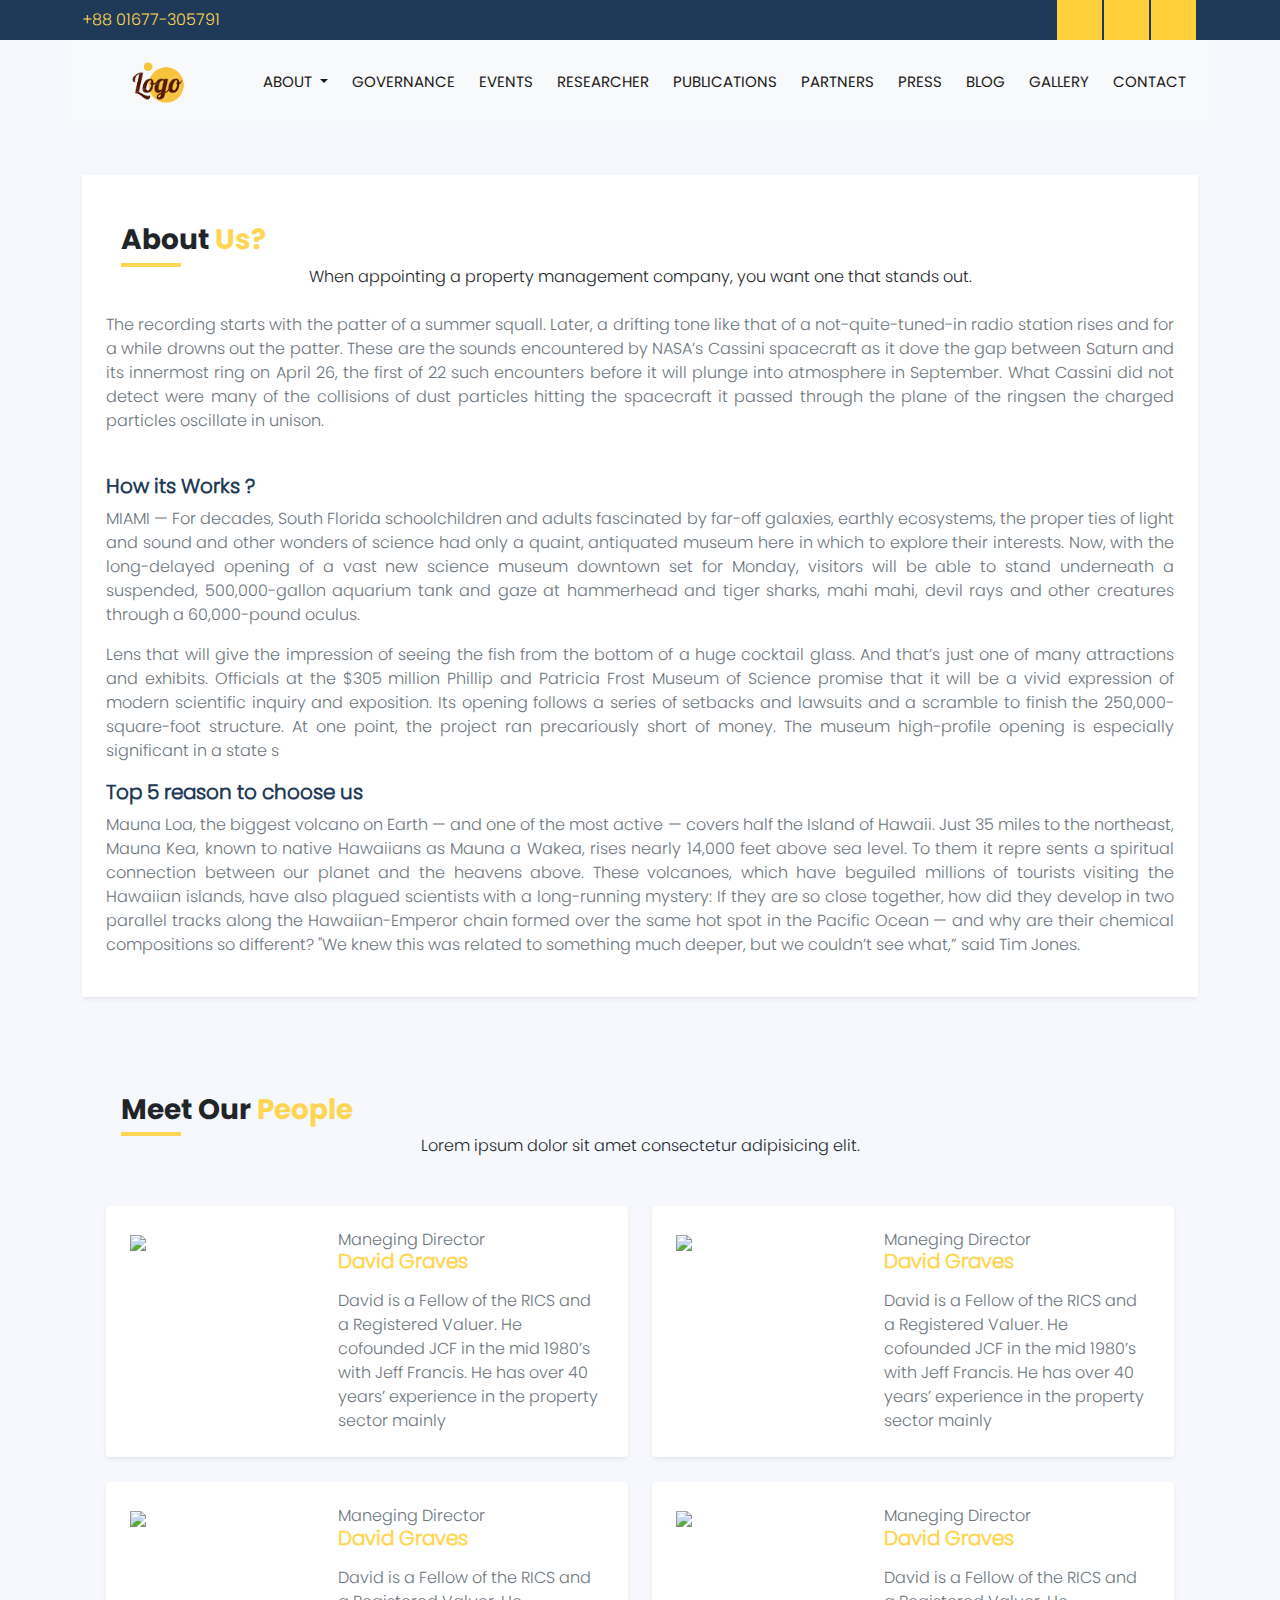
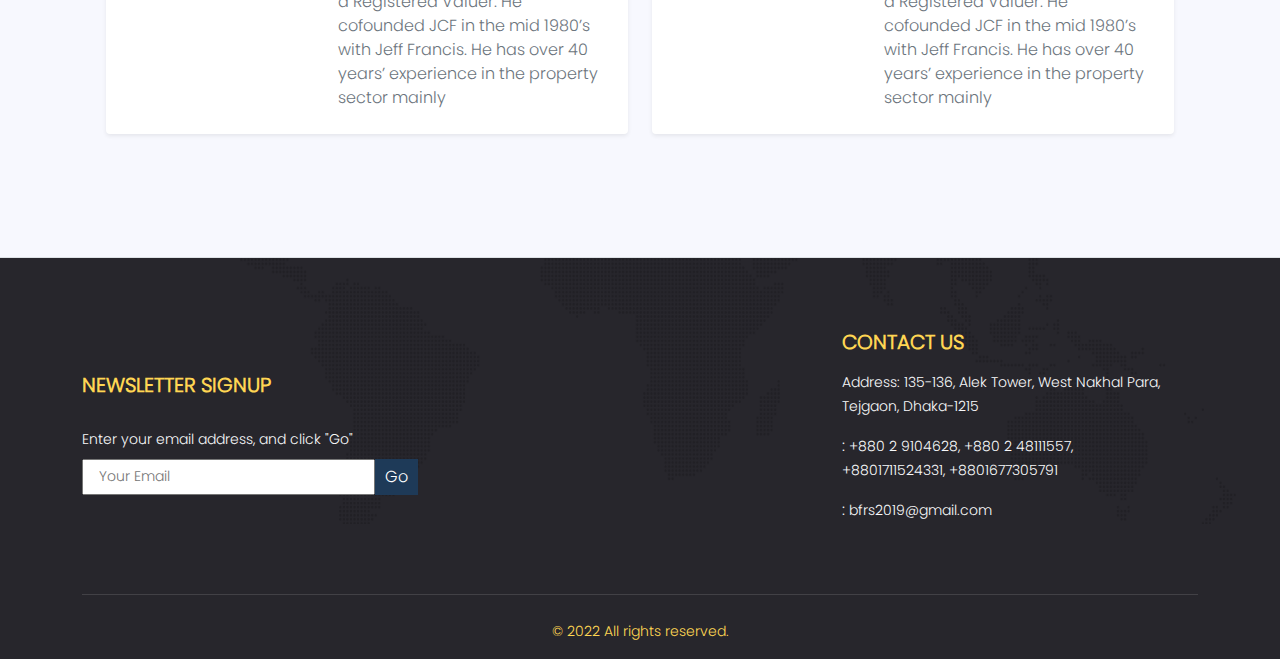
==== commit e6a8d2df: "dsf" ====
--- a/about.html
+++ b/about.html
@@ -1,29 +1,121 @@
 <!DOCTYPE html>
 <html lang="en">
 
-<head>
-    <meta charset="utf-8">
-    <meta name="viewport" content="width=device-width, initial-scale=1.0">
-    <meta http-equiv="x-ua-compatible" content="ie=edge">
-    <!-- FOR SEO -->
-    <!-- <meta property='og:title' content='Custom Notion-styled Avatar Icon'/>
+    <head>
+        <meta charset="utf-8">
+        <meta name="viewport" content="width=device-width, initial-scale=1.0">
+        <meta http-equiv="x-ua-compatible" content="ie=edge">
+        <!-- FOR SEO -->
+        <!-- <meta property='og:title' content='Custom Notion-styled Avatar Icon'/>
         <meta property='og:image' content='./assets/images/link.jpg'/> 
         <meta property='og:description' content='DESCRIPTION OF YOUR SITE'/>
         <meta property='og:url' content='URL OF YOUR WEBSITE'/>
         <meta property='og:image:width' content='1200' />
         <meta property='og:image:height' content='627' />
-        <meta property="og:type" content='website'/>
-     -->
-    <title>Property Management</title>
-    <link rel="icon" href="./images/favi.png">
-    <link rel="stylesheet" href="css/bootstrap-5.1.3min.css">
-    <link rel="stylesheet" href="css/app.css">
-    <link rel="stylesheet" type="text/css" href="./css/slick.css" />
-    <link rel="stylesheet" type="text/css" href="./css/slick-theme.css" />
-</head>
+        <meta property="og:type" content='website'/> -->
+    
+        <title>BFRS</title>
+        <link rel="icon" href="./images/favi.png">
+        <link rel="stylesheet" href="css/bootstrap-5.1.3min.css">
+    
+        <link rel="stylesheet" href="css/app.css">
+        <link rel="stylesheet" type="text/css" href="./css/slick.css" />
+        <link rel="stylesheet" type="text/css" href="./css/slick-theme.css" /> 
+    
+    </head>
 
 <body>
-   
+  <!-- topbar -->
+  <section class="topbar bg-secondary ">
+    <div class="container">
+        <div class="row">
+            <div class="inner">
+                <div class="flex-fill py-2">
+                    <a class="txt-primary text-decoration-none" href="tel:+88 01677-305791"> <span class="iconify"
+                            data-icon="bxs:phone-call"></span> +88 01677-305791</a>
+                </div>
+                <div class="d-flex flex-fill text-secondary justify-content-end h-100">
+                    <a href="https://www.facebook.com/bfrs.bangladesh/" class="social-icons">
+                        <span class="iconify" data-icon="brandico:facebook-rect"></span>
+                    </a>
+                    <a href="https://twitter.com/bfrs_bangladesh" class="social-icons">
+                        <span class="iconify" data-icon="cib:twitter"></span>
+                    </a>
+                    <a href="https://www.youtube.com/channel/UCTtJqX2LTamuOT7OvpHAwtw" class="social-icons">
+                        <span class="iconify" data-icon="bi:youtube"></span>
+                    </a>
+                </div>
+            </div>
+        </div>
+    </div>
+</section>
+<!-- header -->
+<section class="siteHeader">
+    <div class="container">
+        <div class="row">
+            <nav class="navbar navbar-expand-lg navbar-light py-0 bg-light ">
+
+                <a class="navbar-brand" href="/">
+                    <img src="./images/logo.png" class="img-fluid mx-auto" width="200px">
+                </a>
+                <button class="navbar-toggler" type="button" data-bs-toggle="collapse"
+                    data-bs-target="#navbarNavDropdown" aria-controls="navbarNavDropdown" aria-expanded="false"
+                    aria-label="Toggle navigation">
+                    <span class="navbar-toggler-icon"></span>
+                </button>
+                <div class="collapse navbar-collapse" id="navbarNavDropdown">
+                    <ul class="navbar-nav ms-auto navCustom">
+                        <!-- "me-auto" for left align | "ms-auto" for right align | "mx-auto" for center align--->
+
+                        <li class="nav-item dropdown">
+                            <a class="nav-link dropdown-toggle" href="#" id="dropdownItem" role="button"
+                                data-bs-toggle="dropdown" aria-expanded="false">
+                                About
+                            </a>
+                            <ul class="dropdown-menu border-0 shadow-lg" aria-labelledby="dropdownItem">
+                                <li><a class="dropdown-item" href="about.html">About Us</a></li>
+                                <li><a class="dropdown-item" href="#">Mission</a></li>
+                                <li><a class="dropdown-item" href="#">Vission</a></li>
+                                <li><a class="dropdown-item" href="#">Certificate</a></li>
+                            </ul>
+                        </li>
+                        <li class="nav-item">
+                            <a class="nav-link" href="governance.html">governance</a>
+                        </li>
+
+                        <li class="nav-item">
+                            <a class="nav-link" href="">events</a>
+                        </li>
+                        <li class="nav-item">
+                            <a class="nav-link" href="researcher.html">researcher</a>
+                        </li>
+                        <li class="nav-item">
+                            <a class="nav-link" href="publications.html">publications</a>
+                        </li>
+                        <li class="nav-item">
+                            <a class="nav-link" href="partner.html">partners</a>
+                        </li>
+                        <li class="nav-item">
+                            <a class="nav-link" href="">press </a>
+                        </li>
+                        <li class="nav-item">
+                            <a class="nav-link" href="blog.html">blog </a>
+                        </li>
+                        <li class="nav-item">
+                            <a class="nav-link" href="gallery.html">gallery</a>
+                        </li>
+                        <li class="nav-item">
+                            <a class="nav-link" href="contact.html">contact</a>
+                        </li>
+                    </ul>
+                </div>
+
+            </nav>
+
+        </div>
+    </div>
+
+</section>
 
     <section class="blog-details border-bottom">
         <div class="container">
@@ -182,7 +274,51 @@
     </section>
 
   
-
+    <footer class="py-3 px-4 footer-bg">
+        <div class="container">
+            <div class="mt-4">
+                <div class="row justify-content-lg-between text-light">
+                    <div class="col-lg-8 col-md-6 col-sm-12 my-3 d-flex align-items-center">
+                        <div>
+                            <h5 class="txt-primary fw-bold">NEWSLETTER SIGNUP</h5>
+
+                            <form class="newsletter">
+                                <small> Enter your email address, and click "Go"</small>
+                                <div class="d-flex justify-content-center mt-2">
+                                    <input type="text" placeholder="Your Email">
+                                    <input type="submit" class="go" value="Go">
+                                </div>
+                            </form>
+                        </div>
+                    </div>
+
+                    <div class="col-lg-4 col-md-3 col-sm-12 my-2 py-4">
+                        <h5 class="mb-3 txt-primary fw-bold">CONTACT US</h5>
+                        <p>
+                            <span class="iconify txt-primary" data-icon="bxs:map"></span>
+                            <small>Address: 135-136, Alek Tower, West Nakhal Para, <br> Tejgaon, Dhaka-1215</small>
+                        </p>
+                        <p>
+                            <span class="iconify txt-primary" data-icon="eva:phone-call-fill"></span> :
+                            <small> +880 2 9104628, +880 2 48111557, <br> +8801711524331, +8801677305791</small>
+                        </p>
+                        <p>
+                            <span class="iconify  txt-primary" data-icon="carbon:email"></span> :
+                            <small> bfrs2019@gmail.com</small>
+                        </p>
+                    </div>
+                </div>
+            </div>
+            <hr class="my-4" style="background:rgba(255,255,255,0.5)">
+            <div class="space-1">
+                <!-- Copyright -->
+                <div class="text-center">
+                    <small class="mb-0 small txt-primary">© 2022 All rights reserved.</small>
+                </div>
+                <!-- End Copyright -->
+            </div>
+        </div>
+    </footer>
   
 
     <script src="js/bootstrap-5.bundle.min.js"></script>
--- a/css/app.css
+++ b/css/app.css
@@ -190,9 +190,18 @@
   padding: 50px 0;
 }
 
-.governance {
+.default {
   background-color: #fff;
   padding: 60px 0;
+}
+.default.partner a .blogBox {
+  transition: all 0.4s ease-in-out;
+}
+.default.partner a:hover .blogBox {
+  transform: translateY(-5px);
+}
+.default.partner a:hover .blogBox h3 {
+  color: black;
 }
 
 .slick-track {
